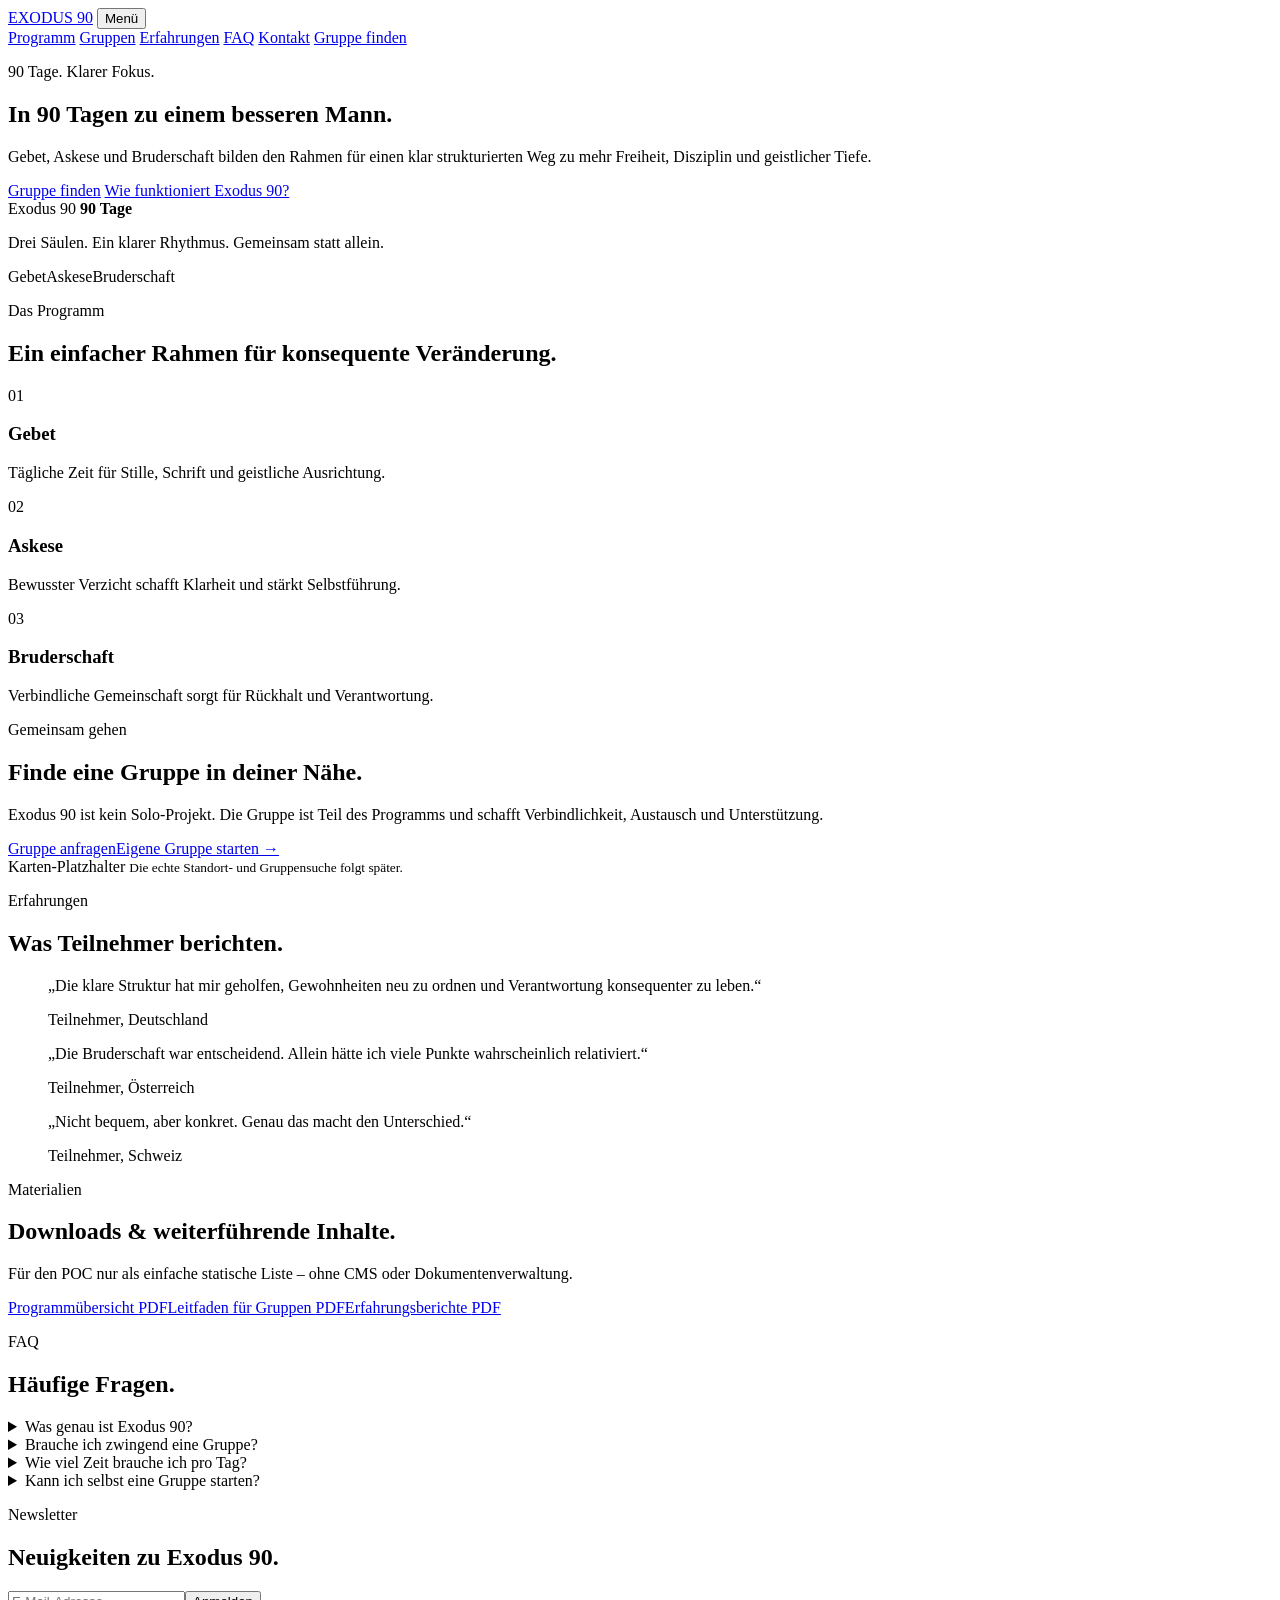
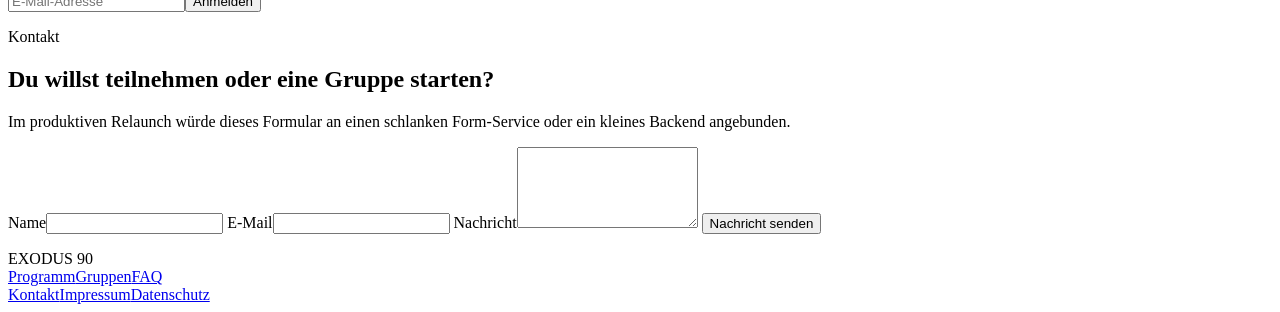
==== index.html @ fd8b3e01 "feat: add initial Exodus 90 POC page" ====
<!doctype html>
<html lang="de">
<head>
  <meta charset="utf-8">
  <meta name="viewport" content="width=device-width,initial-scale=1">
  <meta name="description" content="POC für einen schlanken Relaunch von Exodus90.de">
  <title>Exodus 90 – POC</title>
  <link rel="stylesheet" href="css/styles.css">
</head>
<body>
  <header class="site-header">
    <div class="container nav-wrap">
      <a class="brand" href="#top" aria-label="Exodus 90 Startseite">EXODUS <span>90</span></a>
      <button class="menu-toggle" type="button" aria-expanded="false" aria-controls="main-nav">Menü</button>
      <nav id="main-nav" class="main-nav" aria-label="Hauptnavigation">
        <a href="#programm">Programm</a>
        <a href="#gruppen">Gruppen</a>
        <a href="#erfahrungen">Erfahrungen</a>
        <a href="#faq">FAQ</a>
        <a href="#kontakt">Kontakt</a>
        <a class="btn btn-small" href="#gruppen">Gruppe finden</a>
      </nav>
    </div>
  </header>

  <main id="top">
    <section class="hero">
      <div class="container hero-grid">
        <div>
          <p class="eyebrow">90 Tage. Klarer Fokus.</p>
          <h1>In 90 Tagen zu einem besseren Mann.</h1>
          <p class="lead">Gebet, Askese und Bruderschaft bilden den Rahmen für einen klar strukturierten Weg zu mehr Freiheit, Disziplin und geistlicher Tiefe.</p>
          <div class="actions">
            <a class="btn" href="#gruppen">Gruppe finden</a>
            <a class="btn btn-secondary" href="#programm">Wie funktioniert Exodus 90?</a>
          </div>
        </div>
        <aside class="hero-card" aria-label="Programmüberblick">
          <span class="kicker">Exodus 90</span>
          <strong>90 Tage</strong>
          <p>Drei Säulen. Ein klarer Rhythmus. Gemeinsam statt allein.</p>
          <div class="mini-grid">
            <span>Gebet</span><span>Askese</span><span>Bruderschaft</span>
          </div>
        </aside>
      </div>
    </section>

    <section id="programm" class="section">
      <div class="container">
        <p class="eyebrow">Das Programm</p>
        <h2>Ein einfacher Rahmen für konsequente Veränderung.</h2>
        <div class="cards three">
          <article class="card"><span class="number">01</span><h3>Gebet</h3><p>Tägliche Zeit für Stille, Schrift und geistliche Ausrichtung.</p></article>
          <article class="card"><span class="number">02</span><h3>Askese</h3><p>Bewusster Verzicht schafft Klarheit und stärkt Selbstführung.</p></article>
          <article class="card"><span class="number">03</span><h3>Bruderschaft</h3><p>Verbindliche Gemeinschaft sorgt für Rückhalt und Verantwortung.</p></article>
        </div>
      </div>
    </section>

    <section id="gruppen" class="section section-dark">
      <div class="container split">
        <div>
          <p class="eyebrow">Gemeinsam gehen</p>
          <h2>Finde eine Gruppe in deiner Nähe.</h2>
          <p>Exodus 90 ist kein Solo-Projekt. Die Gruppe ist Teil des Programms und schafft Verbindlichkeit, Austausch und Unterstützung.</p>
          <div class="actions"><a class="btn btn-light" href="#kontakt">Gruppe anfragen</a><a class="text-link" href="#kontakt">Eigene Gruppe starten →</a></div>
        </div>
        <div class="map-placeholder" role="img" aria-label="Platzhalter für die spätere Gruppenkarte">
          <span>Karten-Platzhalter</span>
          <small>Die echte Standort- und Gruppensuche folgt später.</small>
        </div>
      </div>
    </section>

    <section id="erfahrungen" class="section">
      <div class="container">
        <p class="eyebrow">Erfahrungen</p>
        <h2>Was Teilnehmer berichten.</h2>
        <div class="cards three testimonials">
          <blockquote class="card"><p>„Die klare Struktur hat mir geholfen, Gewohnheiten neu zu ordnen und Verantwortung konsequenter zu leben.“</p><footer>Teilnehmer, Deutschland</footer></blockquote>
          <blockquote class="card"><p>„Die Bruderschaft war entscheidend. Allein hätte ich viele Punkte wahrscheinlich relativiert.“</p><footer>Teilnehmer, Österreich</footer></blockquote>
          <blockquote class="card"><p>„Nicht bequem, aber konkret. Genau das macht den Unterschied.“</p><footer>Teilnehmer, Schweiz</footer></blockquote>
        </div>
      </div>
    </section>

    <section class="section section-muted">
      <div class="container split downloads">
        <div><p class="eyebrow">Materialien</p><h2>Downloads & weiterführende Inhalte.</h2><p>Für den POC nur als einfache statische Liste – ohne CMS oder Dokumentenverwaltung.</p></div>
        <div class="download-list"><a href="#">Programmübersicht <span>PDF</span></a><a href="#">Leitfaden für Gruppen <span>PDF</span></a><a href="#">Erfahrungsberichte <span>PDF</span></a></div>
      </div>
    </section>

    <section id="faq" class="section">
      <div class="container narrow">
        <p class="eyebrow">FAQ</p>
        <h2>Häufige Fragen.</h2>
        <div class="faq-list">
          <details><summary>Was genau ist Exodus 90?</summary><p>Ein 90-tägiges geistliches Programm für Männer mit den Schwerpunkten Gebet, Askese und Bruderschaft.</p></details>
          <details><summary>Brauche ich zwingend eine Gruppe?</summary><p>Die gemeinschaftliche Durchführung ist ein zentraler Bestandteil des Programms und ausdrücklich vorgesehen.</p></details>
          <details><summary>Wie viel Zeit brauche ich pro Tag?</summary><p>Der konkrete Aufwand hängt vom persönlichen Alltag ab. Der POC stellt bewusst keine verbindlichen Detailvorgaben dar.</p></details>
          <details><summary>Kann ich selbst eine Gruppe starten?</summary><p>Ja. Der Relaunch soll dafür einen klaren Einstieg und eine einfache Kontaktmöglichkeit bieten.</p></details>
        </div>
      </div>
    </section>

    <section class="section newsletter">
      <div class="container split">
        <div><p class="eyebrow">Newsletter</p><h2>Neuigkeiten zu Exodus 90.</h2></div>
        <form class="inline-form" data-demo-form><input type="email" placeholder="E-Mail-Adresse" aria-label="E-Mail-Adresse" required><button class="btn" type="submit">Anmelden</button><p class="form-status" aria-live="polite"></p></form>
      </div>
    </section>

    <section id="kontakt" class="section section-dark">
      <div class="container split contact-grid">
        <div><p class="eyebrow">Kontakt</p><h2>Du willst teilnehmen oder eine Gruppe starten?</h2><p>Im produktiven Relaunch würde dieses Formular an einen schlanken Form-Service oder ein kleines Backend angebunden.</p></div>
        <form class="contact-form" data-demo-form>
          <label>Name<input type="text" required></label>
          <label>E-Mail<input type="email" required></label>
          <label>Nachricht<textarea rows="5" required></textarea></label>
          <button class="btn btn-light" type="submit">Nachricht senden</button>
          <p class="form-status" aria-live="polite"></p>
        </form>
      </div>
    </section>
  </main>

  <footer class="site-footer">
    <div class="container footer-grid">
      <div class="brand">EXODUS <span>90</span></div>
      <div><a href="#programm">Programm</a><a href="#gruppen">Gruppen</a><a href="#faq">FAQ</a></div>
      <div><a href="#kontakt">Kontakt</a><a href="#">Impressum</a><a href="#">Datenschutz</a></div>
    </div>
  </footer>

  <script src="js/main.js"></script>
</body>
</html>
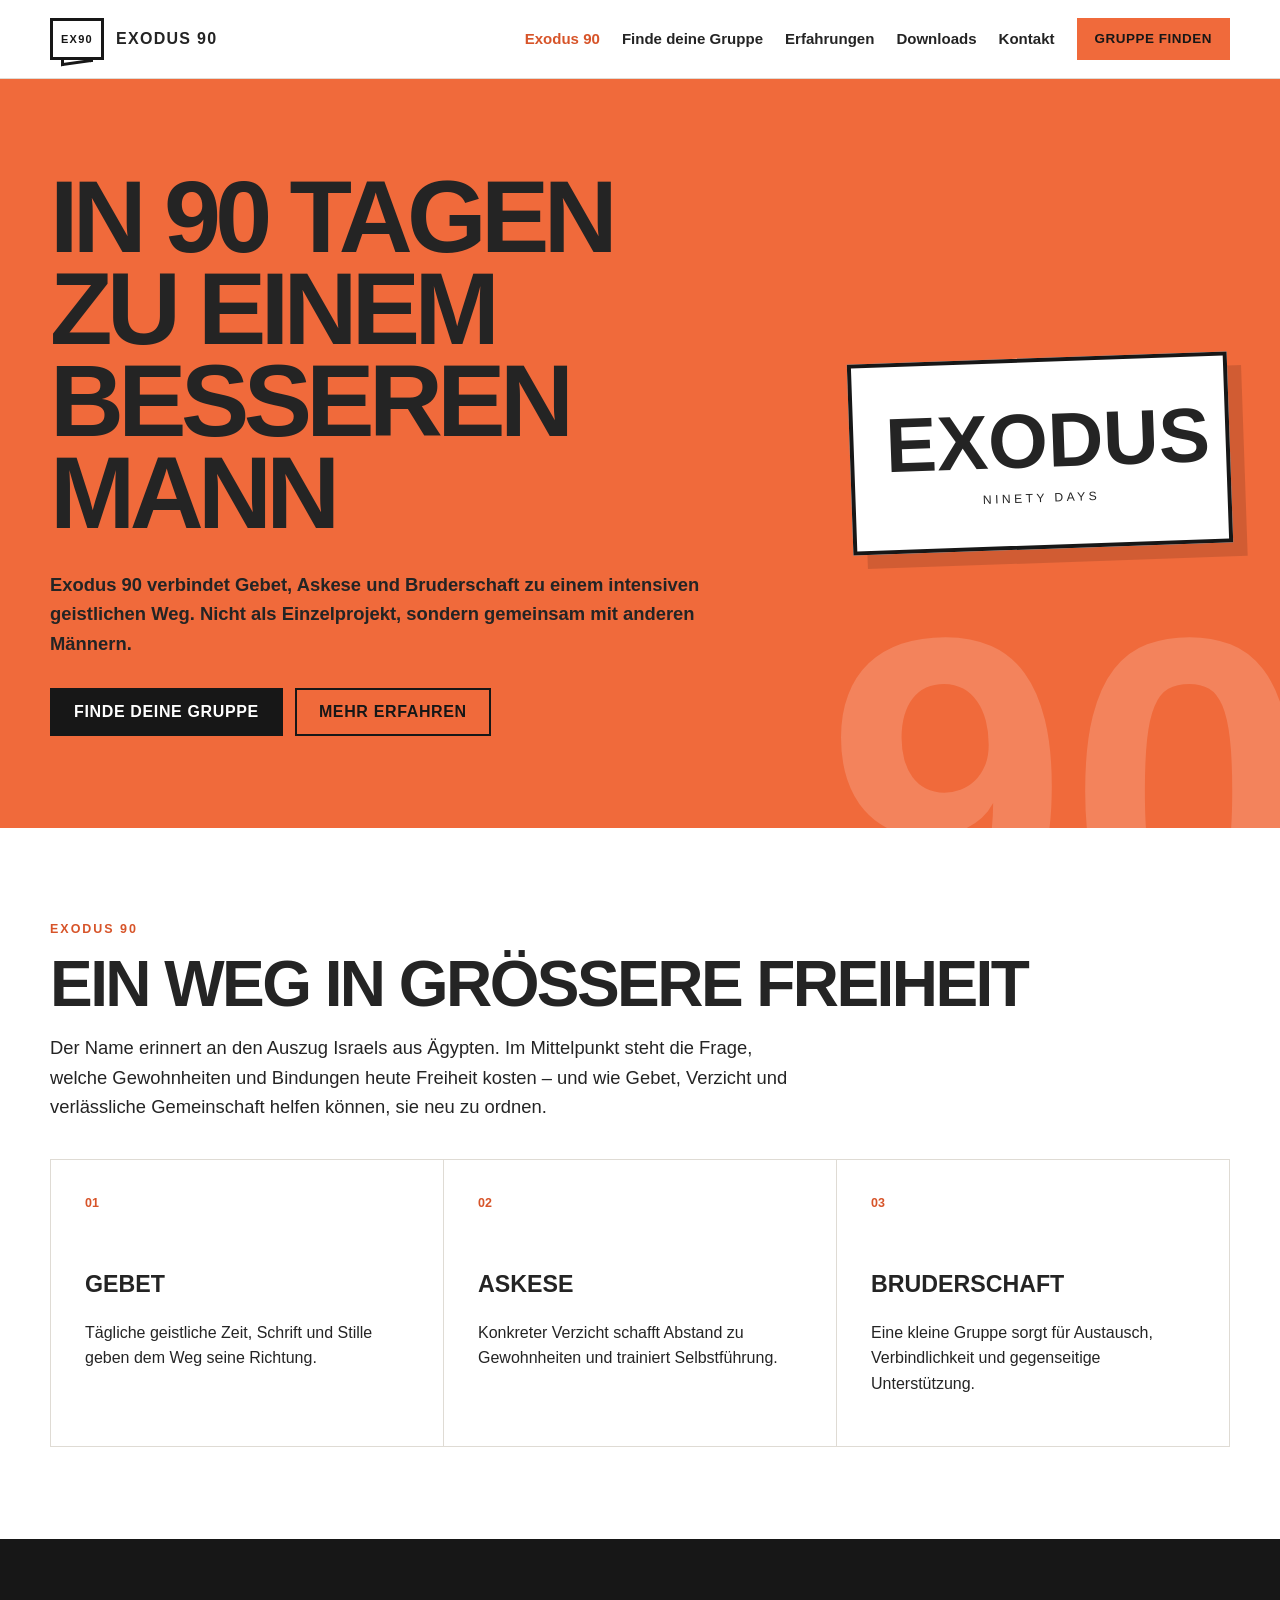
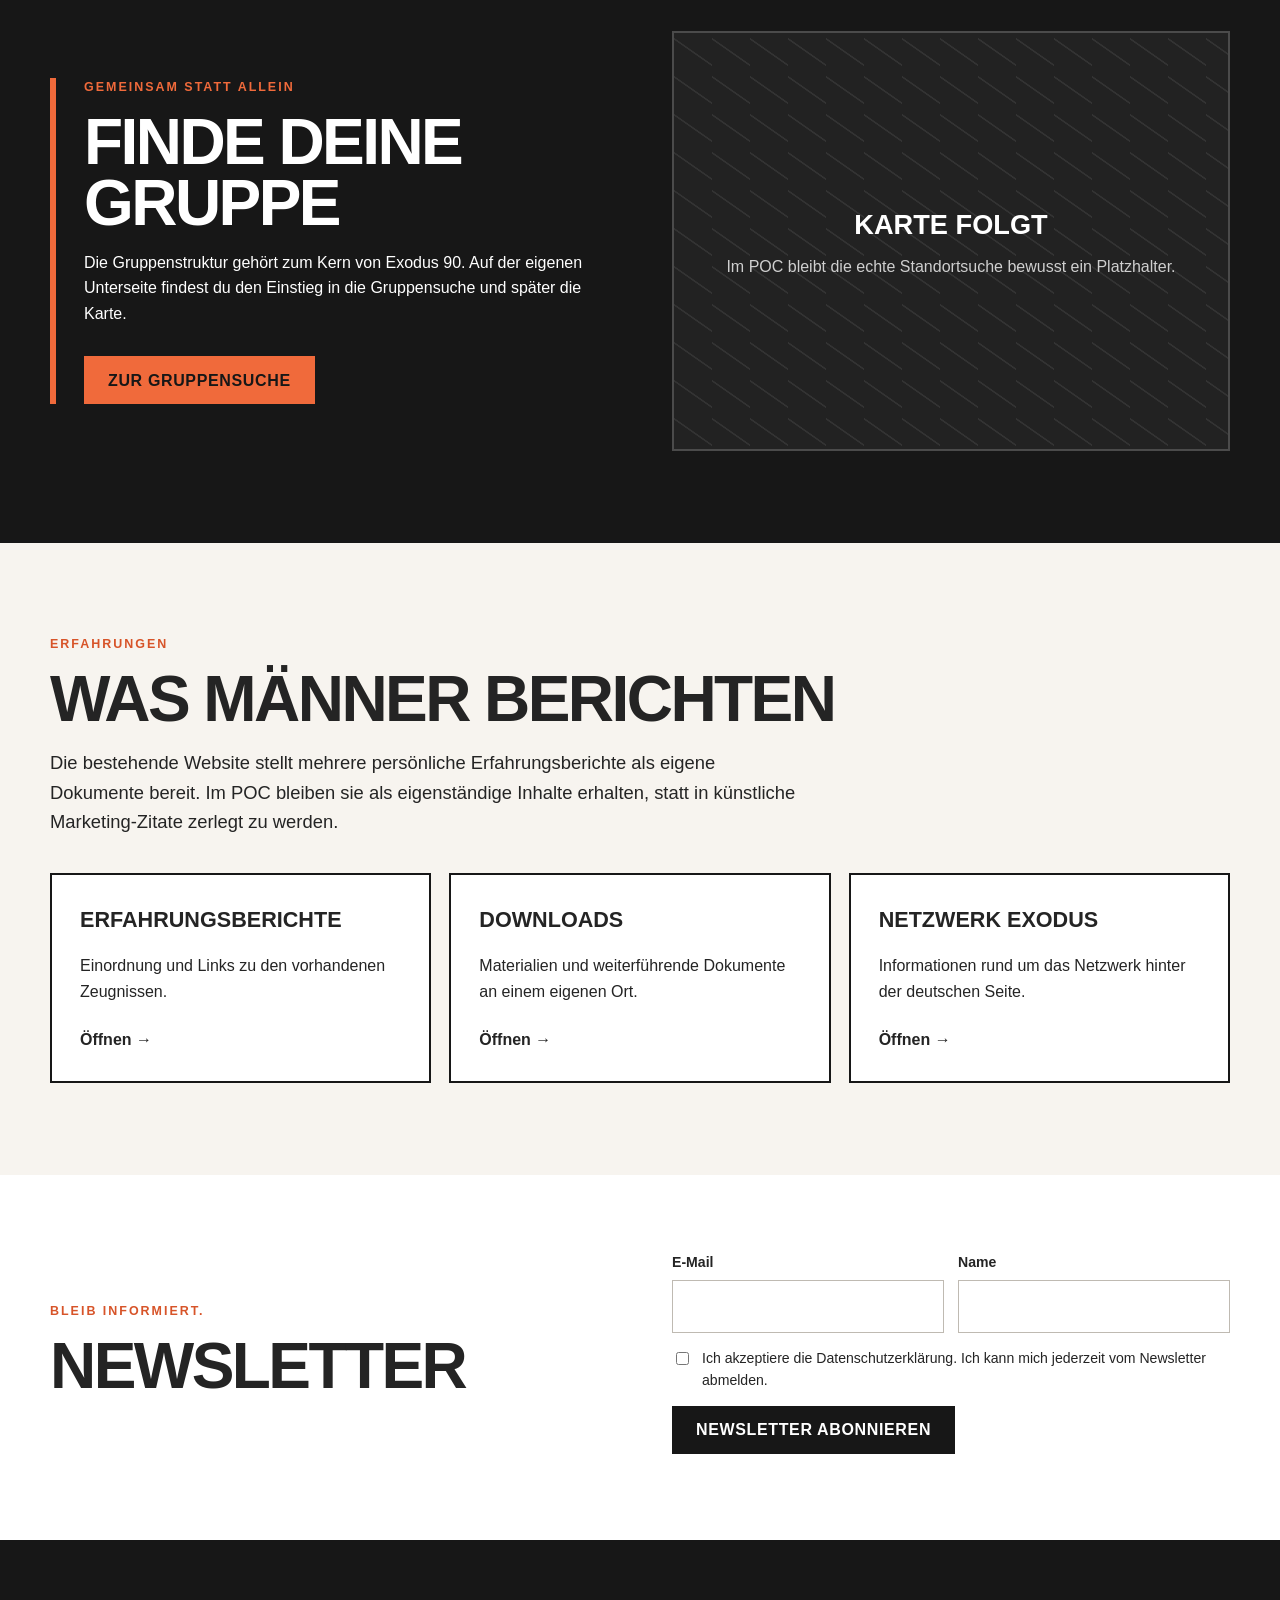
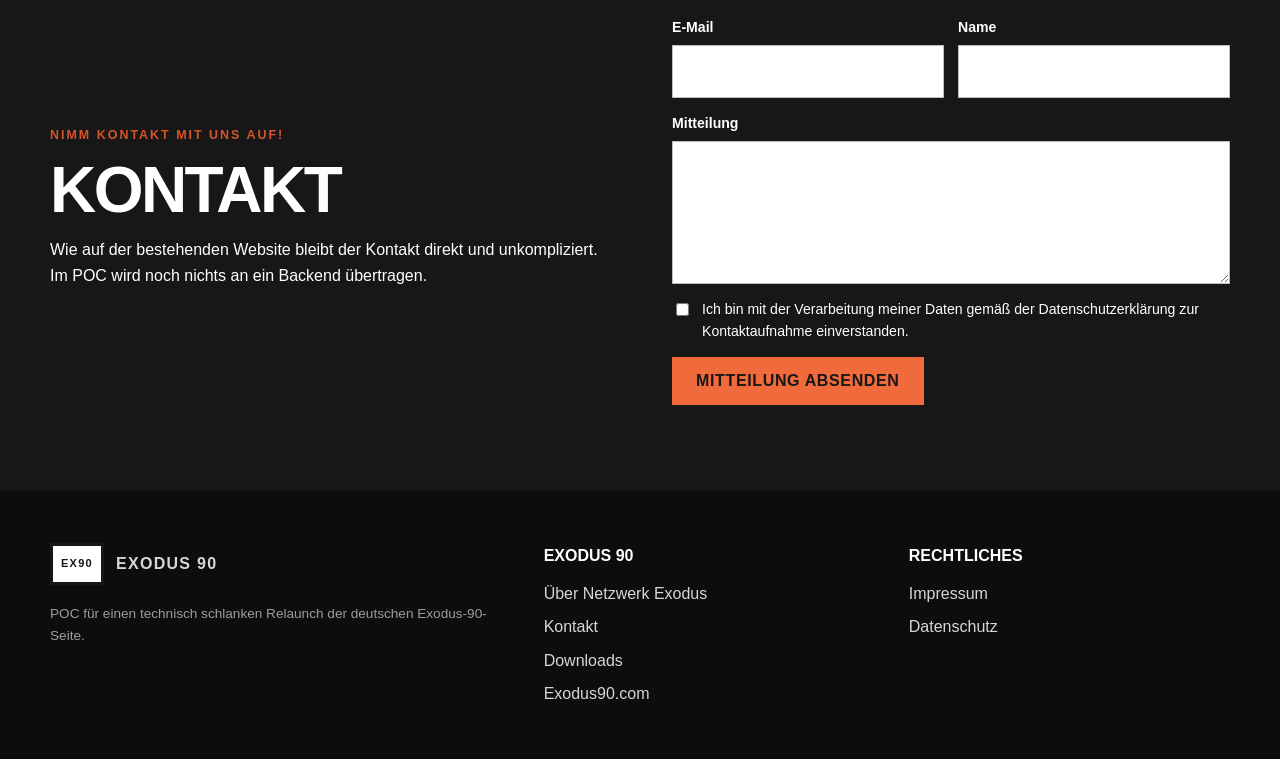
==== commit 1e5f6e00: "Rework homepage around original site structure" ====
--- a/index.html
+++ b/index.html
@@ -3,124 +3,107 @@
 <head>
   <meta charset="utf-8">
   <meta name="viewport" content="width=device-width,initial-scale=1">
-  <meta name="description" content="POC für einen schlanken Relaunch von Exodus90.de">
-  <title>Exodus 90 – POC</title>
+  <meta name="description" content="Exodus 90 Deutschland – Proof of Concept">
+  <title>Exodus 90 Deutschland</title>
   <link rel="stylesheet" href="css/styles.css">
 </head>
 <body>
   <header class="site-header">
-    <div class="container nav-wrap">
-      <a class="brand" href="#top" aria-label="Exodus 90 Startseite">EXODUS <span>90</span></a>
+    <div class="container header-inner">
+      <a class="logo" href="index.html" aria-label="Exodus 90 Startseite"><span class="logo-mark">EX90</span><span class="logo-word">EXODUS 90</span></a>
       <button class="menu-toggle" type="button" aria-expanded="false" aria-controls="main-nav">Menü</button>
       <nav id="main-nav" class="main-nav" aria-label="Hauptnavigation">
-        <a href="#programm">Programm</a>
-        <a href="#gruppen">Gruppen</a>
-        <a href="#erfahrungen">Erfahrungen</a>
-        <a href="#faq">FAQ</a>
-        <a href="#kontakt">Kontakt</a>
-        <a class="btn btn-small" href="#gruppen">Gruppe finden</a>
+        <a aria-current="page" href="index.html">Exodus 90</a>
+        <a href="gruppen.html">Finde deine Gruppe</a>
+        <a href="erfahrungen.html">Erfahrungen</a>
+        <a href="downloads.html">Downloads</a>
+        <a href="kontakt.html">Kontakt</a>
+        <a class="btn btn-small btn-orange" href="gruppen.html">Gruppe finden</a>
       </nav>
     </div>
   </header>
 
-  <main id="top">
+  <main>
     <section class="hero">
       <div class="container hero-grid">
         <div>
-          <p class="eyebrow">90 Tage. Klarer Fokus.</p>
-          <h1>In 90 Tagen zu einem besseren Mann.</h1>
-          <p class="lead">Gebet, Askese und Bruderschaft bilden den Rahmen für einen klar strukturierten Weg zu mehr Freiheit, Disziplin und geistlicher Tiefe.</p>
-          <div class="actions">
-            <a class="btn" href="#gruppen">Gruppe finden</a>
-            <a class="btn btn-secondary" href="#programm">Wie funktioniert Exodus 90?</a>
+          <h1>In 90 Tagen zu einem besseren Mann</h1>
+          <p class="hero-copy">Exodus 90 verbindet Gebet, Askese und Bruderschaft zu einem intensiven geistlichen Weg. Nicht als Einzelprojekt, sondern gemeinsam mit anderen Männern.</p>
+          <div class="hero-actions">
+            <a class="btn" href="gruppen.html">Finde deine Gruppe</a>
+            <a class="btn btn-light" href="#was-ist-exodus">Mehr erfahren</a>
           </div>
         </div>
-        <aside class="hero-card" aria-label="Programmüberblick">
-          <span class="kicker">Exodus 90</span>
-          <strong>90 Tage</strong>
-          <p>Drei Säulen. Ein klarer Rhythmus. Gemeinsam statt allein.</p>
-          <div class="mini-grid">
-            <span>Gebet</span><span>Askese</span><span>Bruderschaft</span>
-          </div>
-        </aside>
-      </div>
-    </section>
-
-    <section id="programm" class="section">
-      <div class="container">
-        <p class="eyebrow">Das Programm</p>
-        <h2>Ein einfacher Rahmen für konsequente Veränderung.</h2>
-        <div class="cards three">
-          <article class="card"><span class="number">01</span><h3>Gebet</h3><p>Tägliche Zeit für Stille, Schrift und geistliche Ausrichtung.</p></article>
-          <article class="card"><span class="number">02</span><h3>Askese</h3><p>Bewusster Verzicht schafft Klarheit und stärkt Selbstführung.</p></article>
-          <article class="card"><span class="number">03</span><h3>Bruderschaft</h3><p>Verbindliche Gemeinschaft sorgt für Rückhalt und Verantwortung.</p></article>
+        <div class="hero-badge" aria-label="Exodus 90 – Ninety Days">
+          <strong>Exodus</strong>
+          <span>Ninety days</span>
         </div>
       </div>
     </section>
 
-    <section id="gruppen" class="section section-dark">
-      <div class="container split">
-        <div>
-          <p class="eyebrow">Gemeinsam gehen</p>
-          <h2>Finde eine Gruppe in deiner Nähe.</h2>
-          <p>Exodus 90 ist kein Solo-Projekt. Die Gruppe ist Teil des Programms und schafft Verbindlichkeit, Austausch und Unterstützung.</p>
-          <div class="actions"><a class="btn btn-light" href="#kontakt">Gruppe anfragen</a><a class="text-link" href="#kontakt">Eigene Gruppe starten →</a></div>
-        </div>
-        <div class="map-placeholder" role="img" aria-label="Platzhalter für die spätere Gruppenkarte">
-          <span>Karten-Platzhalter</span>
-          <small>Die echte Standort- und Gruppensuche folgt später.</small>
+    <section id="was-ist-exodus" class="section section-white">
+      <div class="container">
+        <p class="kicker">Exodus 90</p>
+        <h2 class="section-title">Ein Weg in größere Freiheit</h2>
+        <p class="lead">Der Name erinnert an den Auszug Israels aus Ägypten. Im Mittelpunkt steht die Frage, welche Gewohnheiten und Bindungen heute Freiheit kosten – und wie Gebet, Verzicht und verlässliche Gemeinschaft helfen können, sie neu zu ordnen.</p>
+        <div class="three-grid">
+          <article class="feature"><span class="num">01</span><h3>Gebet</h3><p>Tägliche geistliche Zeit, Schrift und Stille geben dem Weg seine Richtung.</p></article>
+          <article class="feature"><span class="num">02</span><h3>Askese</h3><p>Konkreter Verzicht schafft Abstand zu Gewohnheiten und trainiert Selbstführung.</p></article>
+          <article class="feature"><span class="num">03</span><h3>Bruderschaft</h3><p>Eine kleine Gruppe sorgt für Austausch, Verbindlichkeit und gegenseitige Unterstützung.</p></article>
         </div>
       </div>
     </section>
 
-    <section id="erfahrungen" class="section">
+    <section class="section section-black">
+      <div class="container split">
+        <div class="action-panel">
+          <p class="kicker">Gemeinsam statt allein</p>
+          <h2 class="section-title">Finde deine Gruppe</h2>
+          <p>Die Gruppenstruktur gehört zum Kern von Exodus 90. Auf der eigenen Unterseite findest du den Einstieg in die Gruppensuche und später die Karte.</p>
+          <div class="hero-actions"><a class="btn btn-orange" href="gruppen.html">Zur Gruppensuche</a></div>
+        </div>
+        <div class="map-placeholder"><div><strong>Karte folgt</strong><span>Im POC bleibt die echte Standortsuche bewusst ein Platzhalter.</span></div></div>
+      </div>
+    </section>
+
+    <section class="section">
       <div class="container">
-        <p class="eyebrow">Erfahrungen</p>
-        <h2>Was Teilnehmer berichten.</h2>
-        <div class="cards three testimonials">
-          <blockquote class="card"><p>„Die klare Struktur hat mir geholfen, Gewohnheiten neu zu ordnen und Verantwortung konsequenter zu leben.“</p><footer>Teilnehmer, Deutschland</footer></blockquote>
-          <blockquote class="card"><p>„Die Bruderschaft war entscheidend. Allein hätte ich viele Punkte wahrscheinlich relativiert.“</p><footer>Teilnehmer, Österreich</footer></blockquote>
-          <blockquote class="card"><p>„Nicht bequem, aber konkret. Genau das macht den Unterschied.“</p><footer>Teilnehmer, Schweiz</footer></blockquote>
+        <p class="kicker">Erfahrungen</p>
+        <h2 class="section-title">Was Männer berichten</h2>
+        <p class="lead">Die bestehende Website stellt mehrere persönliche Erfahrungsberichte als eigene Dokumente bereit. Im POC bleiben sie als eigenständige Inhalte erhalten, statt in künstliche Marketing-Zitate zerlegt zu werden.</p>
+        <div class="link-grid">
+          <a class="link-card" href="erfahrungen.html"><div><h3>Erfahrungsberichte</h3><p>Einordnung und Links zu den vorhandenen Zeugnissen.</p></div><span>Öffnen →</span></a>
+          <a class="link-card" href="downloads.html"><div><h3>Downloads</h3><p>Materialien und weiterführende Dokumente an einem eigenen Ort.</p></div><span>Öffnen →</span></a>
+          <a class="link-card" href="netzwerk.html"><div><h3>Netzwerk Exodus</h3><p>Informationen rund um das Netzwerk hinter der deutschen Seite.</p></div><span>Öffnen →</span></a>
         </div>
       </div>
     </section>
 
-    <section class="section section-muted">
-      <div class="container split downloads">
-        <div><p class="eyebrow">Materialien</p><h2>Downloads & weiterführende Inhalte.</h2><p>Für den POC nur als einfache statische Liste – ohne CMS oder Dokumentenverwaltung.</p></div>
-        <div class="download-list"><a href="#">Programmübersicht <span>PDF</span></a><a href="#">Leitfaden für Gruppen <span>PDF</span></a><a href="#">Erfahrungsberichte <span>PDF</span></a></div>
+    <section class="newsletter">
+      <div class="container split">
+        <div><p class="kicker">Bleib informiert.</p><h2 class="section-title">Newsletter</h2></div>
+        <form data-demo-form>
+          <div class="form-grid">
+            <label>E-Mail<input type="email" required></label>
+            <label>Name<input type="text" required></label>
+            <label class="checkline full"><input type="checkbox" required><span>Ich akzeptiere die Datenschutzerklärung. Ich kann mich jederzeit vom Newsletter abmelden.</span></label>
+            <div class="full"><button class="btn" type="submit">Newsletter abonnieren</button><p class="form-status" aria-live="polite"></p></div>
+          </div>
+        </form>
       </div>
     </section>
 
-    <section id="faq" class="section">
-      <div class="container narrow">
-        <p class="eyebrow">FAQ</p>
-        <h2>Häufige Fragen.</h2>
-        <div class="faq-list">
-          <details><summary>Was genau ist Exodus 90?</summary><p>Ein 90-tägiges geistliches Programm für Männer mit den Schwerpunkten Gebet, Askese und Bruderschaft.</p></details>
-          <details><summary>Brauche ich zwingend eine Gruppe?</summary><p>Die gemeinschaftliche Durchführung ist ein zentraler Bestandteil des Programms und ausdrücklich vorgesehen.</p></details>
-          <details><summary>Wie viel Zeit brauche ich pro Tag?</summary><p>Der konkrete Aufwand hängt vom persönlichen Alltag ab. Der POC stellt bewusst keine verbindlichen Detailvorgaben dar.</p></details>
-          <details><summary>Kann ich selbst eine Gruppe starten?</summary><p>Ja. Der Relaunch soll dafür einen klaren Einstieg und eine einfache Kontaktmöglichkeit bieten.</p></details>
-        </div>
-      </div>
-    </section>
-
-    <section class="section newsletter">
+    <section class="contact-band">
       <div class="container split">
-        <div><p class="eyebrow">Newsletter</p><h2>Neuigkeiten zu Exodus 90.</h2></div>
-        <form class="inline-form" data-demo-form><input type="email" placeholder="E-Mail-Adresse" aria-label="E-Mail-Adresse" required><button class="btn" type="submit">Anmelden</button><p class="form-status" aria-live="polite"></p></form>
-      </div>
-    </section>
-
-    <section id="kontakt" class="section section-dark">
-      <div class="container split contact-grid">
-        <div><p class="eyebrow">Kontakt</p><h2>Du willst teilnehmen oder eine Gruppe starten?</h2><p>Im produktiven Relaunch würde dieses Formular an einen schlanken Form-Service oder ein kleines Backend angebunden.</p></div>
-        <form class="contact-form" data-demo-form>
-          <label>Name<input type="text" required></label>
-          <label>E-Mail<input type="email" required></label>
-          <label>Nachricht<textarea rows="5" required></textarea></label>
-          <button class="btn btn-light" type="submit">Nachricht senden</button>
-          <p class="form-status" aria-live="polite"></p>
+        <div><p class="kicker">Nimm Kontakt mit uns auf!</p><h2 class="section-title">Kontakt</h2><p>Wie auf der bestehenden Website bleibt der Kontakt direkt und unkompliziert. Im POC wird noch nichts an ein Backend übertragen.</p></div>
+        <form data-demo-form>
+          <div class="form-grid">
+            <label>E-Mail<input type="email" required></label>
+            <label>Name<input type="text" required></label>
+            <label class="full">Mitteilung<textarea rows="5" required></textarea></label>
+            <label class="checkline full"><input type="checkbox" required><span>Ich bin mit der Verarbeitung meiner Daten gemäß der Datenschutzerklärung zur Kontaktaufnahme einverstanden.</span></label>
+            <div class="full"><button class="btn btn-orange" type="submit">Mitteilung absenden</button><p class="form-status" aria-live="polite"></p></div>
+          </div>
         </form>
       </div>
     </section>
@@ -128,12 +111,11 @@
 
   <footer class="site-footer">
     <div class="container footer-grid">
-      <div class="brand">EXODUS <span>90</span></div>
-      <div><a href="#programm">Programm</a><a href="#gruppen">Gruppen</a><a href="#faq">FAQ</a></div>
-      <div><a href="#kontakt">Kontakt</a><a href="#">Impressum</a><a href="#">Datenschutz</a></div>
+      <div><a class="logo" href="index.html"><span class="logo-mark">EX90</span><span class="logo-word">EXODUS 90</span></a><p class="footer-note">POC für einen technisch schlanken Relaunch der deutschen Exodus-90-Seite.</p></div>
+      <div><h4>Exodus 90</h4><div class="footer-links"><a href="netzwerk.html">Über Netzwerk Exodus</a><a href="kontakt.html">Kontakt</a><a href="downloads.html">Downloads</a><a href="https://exodus90.com/">Exodus90.com</a></div></div>
+      <div><h4>Rechtliches</h4><div class="footer-links"><a href="impressum.html">Impressum</a><a href="datenschutz.html">Datenschutz</a></div></div>
     </div>
   </footer>
-
   <script src="js/main.js"></script>
 </body>
 </html>
--- a/css/styles.css
+++ b/css/styles.css
@@ -0,0 +1,265 @@
+:root {
+  --orange: #f06a3b;
+  --orange-dark: #d75429;
+  --black: #171717;
+  --ink: #242424;
+  --muted: #6f6f6f;
+  --paper: #f7f4ef;
+  --white: #ffffff;
+  --line: #dfdbd4;
+  --max: 1180px;
+  --radius: 8px;
+}
+
+* { box-sizing: border-box; }
+html { scroll-behavior: smooth; }
+body {
+  margin: 0;
+  font-family: Arial, Helvetica, sans-serif;
+  color: var(--ink);
+  background: var(--paper);
+  line-height: 1.6;
+}
+a { color: inherit; text-decoration: none; }
+img { max-width: 100%; }
+button, input, textarea { font: inherit; }
+
+.container { width: min(calc(100% - 40px), var(--max)); margin: 0 auto; }
+.narrow { width: min(calc(100% - 40px), 780px); margin: 0 auto; }
+
+.site-header {
+  position: sticky;
+  top: 0;
+  z-index: 20;
+  background: rgba(255,255,255,.97);
+  border-bottom: 1px solid var(--line);
+}
+.header-inner {
+  min-height: 78px;
+  display: flex;
+  align-items: center;
+  justify-content: space-between;
+  gap: 24px;
+}
+.logo {
+  display: inline-flex;
+  align-items: center;
+  gap: 12px;
+  font-weight: 800;
+  letter-spacing: .08em;
+}
+.logo-mark {
+  position: relative;
+  display: grid;
+  place-items: center;
+  width: 54px;
+  height: 42px;
+  background: var(--white);
+  border: 3px solid var(--black);
+  color: var(--black);
+  font-size: 11px;
+  font-weight: 900;
+  line-height: 1;
+}
+.logo-mark::after {
+  content: "";
+  position: absolute;
+  left: 8px;
+  right: 8px;
+  bottom: -7px;
+  height: 12px;
+  background: var(--white);
+  border-left: 3px solid var(--black);
+  border-right: 3px solid var(--black);
+  border-bottom: 3px solid var(--black);
+  transform: skewY(-8deg);
+  z-index: -1;
+}
+.logo-word { font-size: 1rem; }
+
+.main-nav { display: flex; align-items: center; gap: 22px; font-size: .94rem; font-weight: 700; }
+.main-nav a[aria-current="page"] { color: var(--orange-dark); }
+.menu-toggle { display: none; border: 1px solid var(--line); background: var(--white); padding: 9px 12px; }
+
+.btn {
+  display: inline-flex;
+  align-items: center;
+  justify-content: center;
+  min-height: 48px;
+  padding: 0 22px;
+  border: 2px solid var(--black);
+  background: var(--black);
+  color: var(--white);
+  font-weight: 800;
+  text-transform: uppercase;
+  letter-spacing: .04em;
+  cursor: pointer;
+}
+.btn:hover { background: #000; }
+.btn-orange { background: var(--orange); border-color: var(--orange); color: var(--black); }
+.btn-orange:hover { background: #ff7646; }
+.btn-light { background: transparent; color: var(--black); }
+.btn-small { min-height: 42px; padding: 0 16px; font-size: .84rem; }
+.text-link { font-weight: 800; text-decoration: underline; text-underline-offset: 3px; }
+
+.hero {
+  position: relative;
+  overflow: hidden;
+  min-height: 620px;
+  display: flex;
+  align-items: stretch;
+  background: var(--orange);
+}
+.hero::before {
+  content: "90";
+  position: absolute;
+  right: -30px;
+  bottom: -125px;
+  font-size: clamp(18rem, 34vw, 34rem);
+  font-weight: 900;
+  line-height: .75;
+  color: rgba(255,255,255,.17);
+}
+.hero-grid {
+  position: relative;
+  z-index: 1;
+  display: grid;
+  grid-template-columns: 1.2fr .8fr;
+  gap: 70px;
+  align-items: center;
+  padding: 92px 0;
+}
+.hero h1, .page-hero h1 {
+  margin: 0;
+  max-width: 820px;
+  font-size: clamp(3.4rem, 8vw, 7rem);
+  line-height: .9;
+  letter-spacing: -.055em;
+  text-transform: uppercase;
+}
+.hero-copy { max-width: 660px; margin: 30px 0 0; font-size: 1.15rem; font-weight: 600; }
+.hero-actions { display: flex; flex-wrap: wrap; gap: 12px; margin-top: 30px; }
+.hero-badge {
+  justify-self: end;
+  width: min(100%, 380px);
+  border: 4px solid var(--black);
+  background: var(--white);
+  padding: 44px 32px 36px;
+  text-align: center;
+  transform: rotate(-2deg);
+  box-shadow: 14px 14px 0 rgba(0,0,0,.13);
+}
+.hero-badge strong { display: block; font-size: clamp(2.6rem, 6vw, 4.8rem); line-height: .9; text-transform: uppercase; }
+.hero-badge span { display: block; margin-top: 14px; letter-spacing: .28em; text-transform: uppercase; font-size: .76rem; }
+
+.section { padding: 92px 0; }
+.section-white { background: var(--white); }
+.section-black { background: var(--black); color: var(--white); }
+.section-orange { background: var(--orange); }
+.section-title { margin: 0 0 16px; font-size: clamp(2.2rem, 5vw, 4.4rem); line-height: .95; letter-spacing: -.04em; text-transform: uppercase; }
+.kicker { margin: 0 0 14px; color: var(--orange-dark); font-size: .78rem; font-weight: 900; letter-spacing: .16em; text-transform: uppercase; }
+.section-black .kicker { color: var(--orange); }
+.lead { font-size: 1.15rem; max-width: 760px; }
+
+.three-grid { display: grid; grid-template-columns: repeat(3, 1fr); gap: 1px; margin-top: 38px; background: var(--line); border: 1px solid var(--line); }
+.feature { background: var(--white); padding: 34px; min-height: 250px; }
+.feature .num { display: block; margin-bottom: 52px; font-size: .78rem; font-weight: 900; color: var(--orange-dark); }
+.feature h3 { margin: 0 0 12px; font-size: 1.45rem; text-transform: uppercase; }
+
+.split { display: grid; grid-template-columns: 1fr 1fr; gap: 64px; align-items: center; }
+.action-panel { border-left: 6px solid var(--orange); padding-left: 28px; }
+
+.map-placeholder {
+  min-height: 420px;
+  display: grid;
+  place-items: center;
+  padding: 28px;
+  text-align: center;
+  border: 2px solid #4b4b4b;
+  background:
+    linear-gradient(35deg, transparent 48%, #333 49%, #333 51%, transparent 52%) 0 0/38px 38px,
+    #222;
+  color: var(--white);
+}
+.map-placeholder strong { display: block; font-size: 1.7rem; text-transform: uppercase; }
+.map-placeholder span { display: block; margin-top: 8px; color: #cfcfcf; }
+
+.link-grid { display: grid; grid-template-columns: repeat(3, 1fr); gap: 18px; margin-top: 36px; }
+.link-card { min-height: 210px; padding: 28px; border: 2px solid var(--black); background: var(--white); display: flex; flex-direction: column; justify-content: space-between; }
+.link-card:hover { transform: translateY(-2px); }
+.link-card h3 { margin: 0 0 10px; font-size: 1.35rem; text-transform: uppercase; }
+.link-card span { font-weight: 900; }
+
+.quote-list { display: grid; gap: 18px; margin-top: 34px; }
+.quote-card { margin: 0; padding: 26px 28px; border: 1px solid var(--line); background: var(--white); }
+.quote-card p { margin: 0 0 14px; font-size: 1.06rem; }
+.quote-card footer { color: var(--muted); font-size: .9rem; }
+
+.page-hero { background: var(--orange); padding: 88px 0 74px; border-bottom: 4px solid var(--black); }
+.page-hero p { max-width: 760px; margin: 24px 0 0; font-size: 1.15rem; font-weight: 600; }
+.breadcrumb { margin-bottom: 22px; font-size: .82rem; font-weight: 800; text-transform: uppercase; letter-spacing: .08em; }
+
+.content-stack { display: grid; gap: 28px; }
+.content-block { padding-bottom: 28px; border-bottom: 1px solid var(--line); }
+.content-block h2 { margin: 0 0 12px; font-size: 1.7rem; text-transform: uppercase; }
+.download-row { display: grid; grid-template-columns: 1fr auto; gap: 24px; align-items: center; padding: 22px 0; border-bottom: 1px solid var(--line); }
+.download-row strong { display: block; }
+.download-row small { color: var(--muted); }
+
+.newsletter, .contact-band { padding: 76px 0; }
+.newsletter { background: var(--white); }
+.contact-band { background: var(--black); color: var(--white); }
+.form-grid { display: grid; grid-template-columns: 1fr 1fr; gap: 14px; }
+.form-grid .full { grid-column: 1 / -1; }
+input, textarea {
+  width: 100%;
+  border: 1px solid #bfbab2;
+  background: var(--white);
+  padding: 14px 15px;
+  color: var(--ink);
+}
+label { display: grid; gap: 7px; font-size: .88rem; font-weight: 800; }
+.checkline { display: flex; gap: 10px; align-items: flex-start; font-weight: 400; }
+.checkline input { width: auto; margin-top: 5px; }
+.form-status { margin: 10px 0 0; font-size: .9rem; }
+
+.site-footer { background: #0d0d0d; color: #d7d7d7; padding: 52px 0; }
+.footer-grid { display: grid; grid-template-columns: 1.4fr 1fr 1fr; gap: 44px; }
+.footer-grid h4 { margin: 0 0 12px; color: var(--white); text-transform: uppercase; }
+.footer-links { display: grid; gap: 8px; }
+.footer-note { margin-top: 18px; color: #9d9d9d; font-size: .85rem; }
+
+@media (max-width: 900px) {
+  .main-nav {
+    position: absolute;
+    top: 68px;
+    left: 20px;
+    right: 20px;
+    display: none;
+    flex-direction: column;
+    align-items: stretch;
+    gap: 14px;
+    padding: 20px;
+    background: var(--white);
+    border: 1px solid var(--line);
+    box-shadow: 0 18px 40px rgba(0,0,0,.12);
+  }
+  .main-nav.is-open { display: flex; }
+  .menu-toggle { display: block; }
+  .hero-grid, .split, .three-grid, .link-grid, .footer-grid { grid-template-columns: 1fr; }
+  .hero { min-height: auto; }
+  .hero-grid { padding: 72px 0; }
+  .hero-badge { justify-self: start; }
+  .section { padding: 72px 0; }
+  .form-grid { grid-template-columns: 1fr; }
+  .form-grid .full { grid-column: auto; }
+}
+
+@media (max-width: 560px) {
+  .container, .narrow { width: min(calc(100% - 24px), var(--max)); }
+  .header-inner { min-height: 68px; }
+  .hero h1, .page-hero h1 { font-size: clamp(3rem, 16vw, 5.2rem); }
+  .hero-badge { padding: 32px 22px 28px; }
+  .section { padding: 58px 0; }
+  .download-row { grid-template-columns: 1fr; }
+}
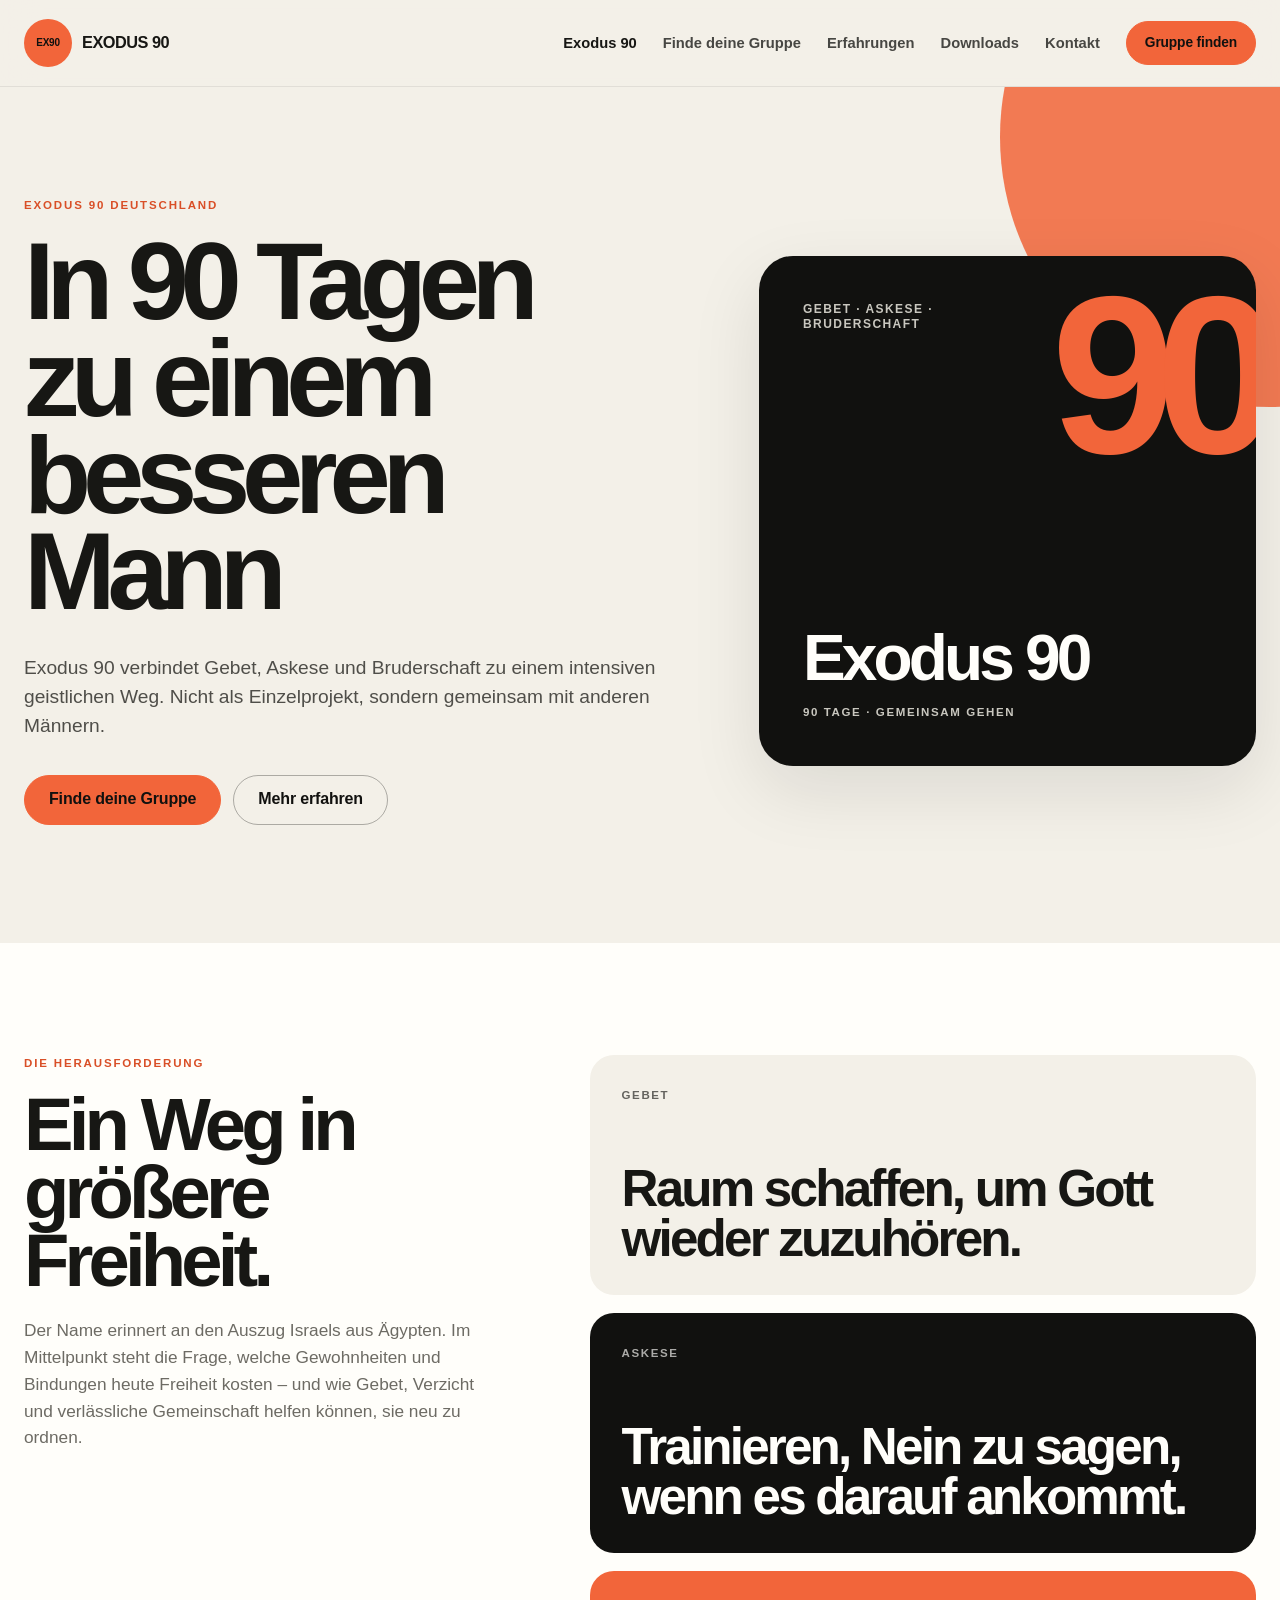
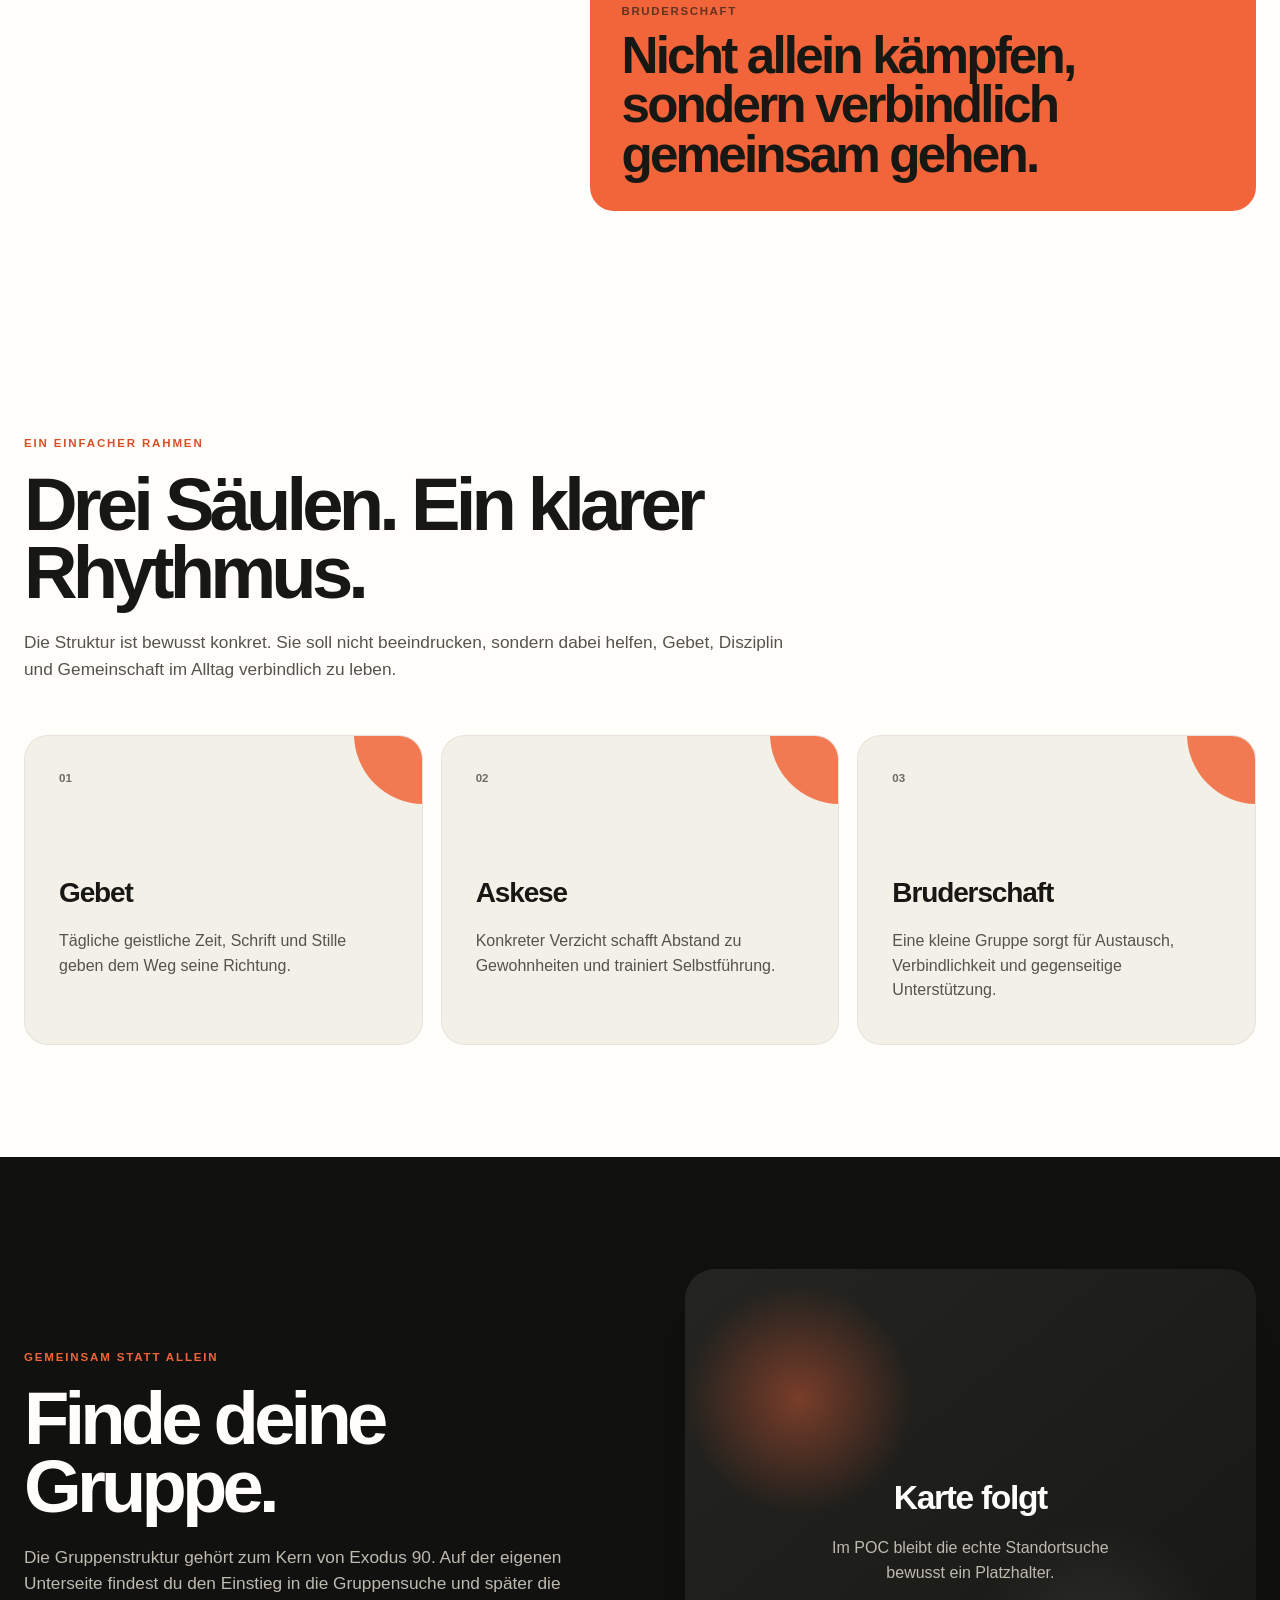
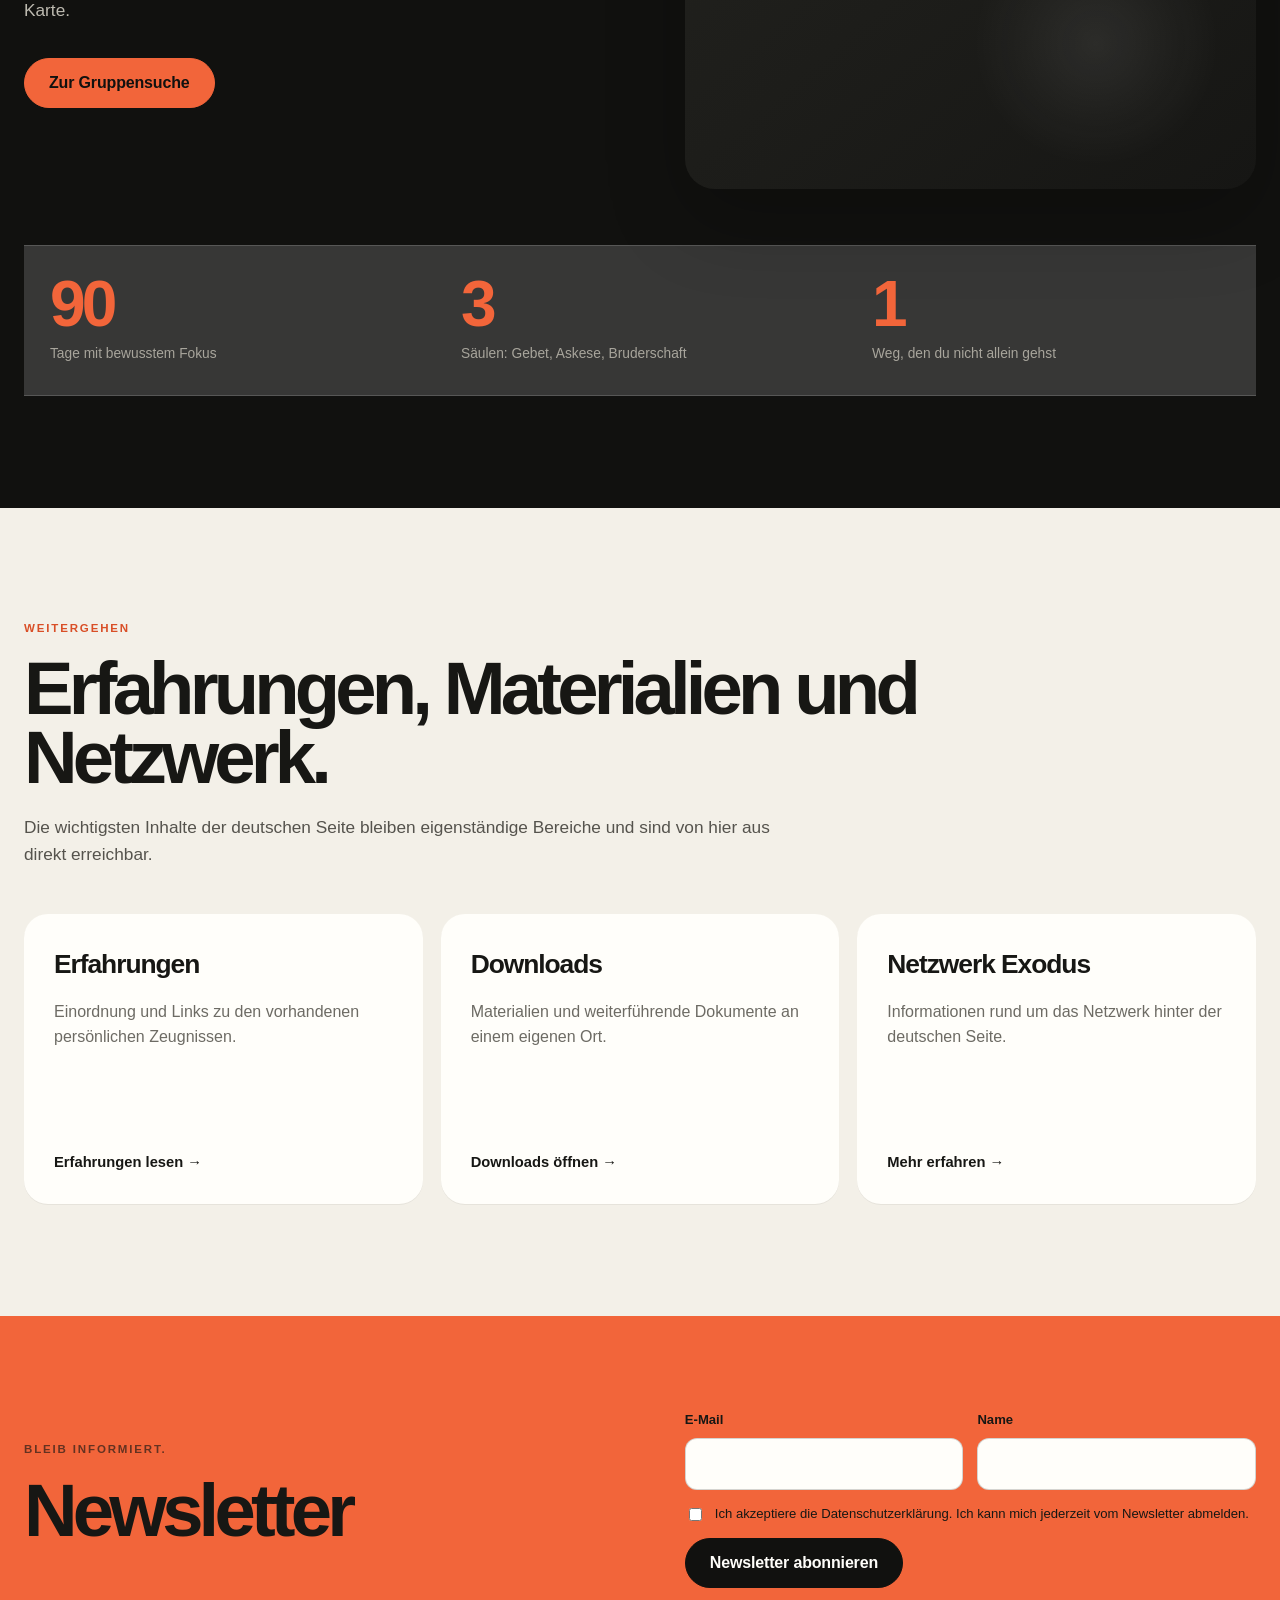
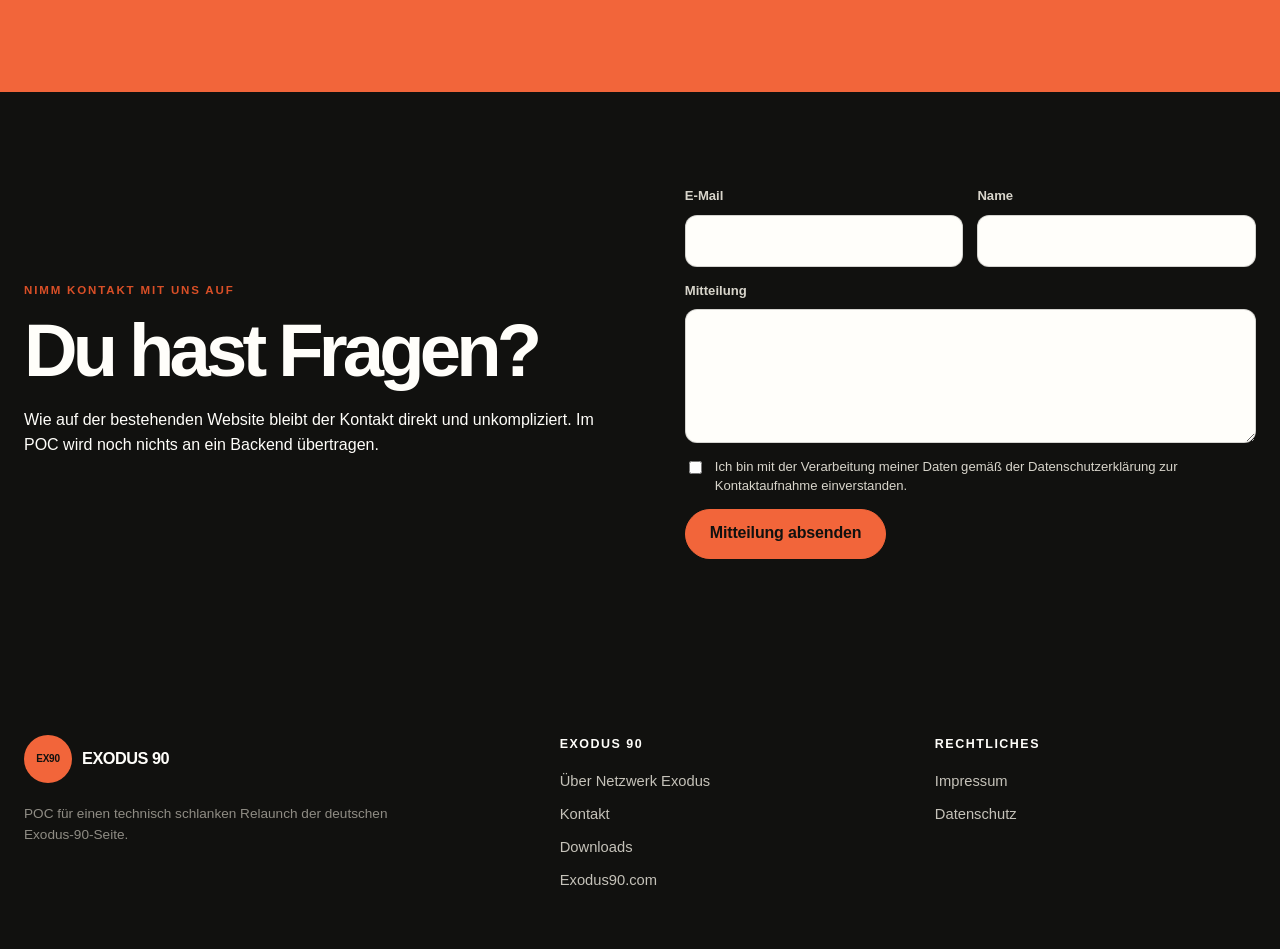
==== commit e15006b0: "Restructure homepage with premium editorial rhythm" ====
--- a/index.html
+++ b/index.html
@@ -27,25 +27,50 @@
     <section class="hero">
       <div class="container hero-grid">
         <div>
+          <p class="kicker">Exodus 90 Deutschland</p>
           <h1>In 90 Tagen zu einem besseren Mann</h1>
           <p class="hero-copy">Exodus 90 verbindet Gebet, Askese und Bruderschaft zu einem intensiven geistlichen Weg. Nicht als Einzelprojekt, sondern gemeinsam mit anderen Männern.</p>
           <div class="hero-actions">
-            <a class="btn" href="gruppen.html">Finde deine Gruppe</a>
+            <a class="btn btn-orange" href="gruppen.html">Finde deine Gruppe</a>
             <a class="btn btn-light" href="#was-ist-exodus">Mehr erfahren</a>
           </div>
         </div>
         <div class="hero-badge" aria-label="Exodus 90 – Ninety Days">
-          <strong>Exodus</strong>
-          <span>Ninety days</span>
+          <strong>Exodus 90</strong>
+          <span>90 Tage · gemeinsam gehen</span>
         </div>
       </div>
     </section>
 
-    <section id="was-ist-exodus" class="section section-white">
+    <section id="was-ist-exodus" class="section editorial-intro">
+      <div class="container editorial-grid">
+        <div class="editorial-copy">
+          <p class="kicker">Die Herausforderung</p>
+          <h2 class="section-title">Ein Weg in größere Freiheit.</h2>
+          <p>Der Name erinnert an den Auszug Israels aus Ägypten. Im Mittelpunkt steht die Frage, welche Gewohnheiten und Bindungen heute Freiheit kosten – und wie Gebet, Verzicht und verlässliche Gemeinschaft helfen können, sie neu zu ordnen.</p>
+        </div>
+        <div class="editorial-statements">
+          <article class="statement-card">
+            <span>Gebet</span>
+            <strong>Raum schaffen, um Gott wieder zuzuhören.</strong>
+          </article>
+          <article class="statement-card">
+            <span>Askese</span>
+            <strong>Trainieren, Nein zu sagen, wenn es darauf ankommt.</strong>
+          </article>
+          <article class="statement-card">
+            <span>Bruderschaft</span>
+            <strong>Nicht allein kämpfen, sondern verbindlich gemeinsam gehen.</strong>
+          </article>
+        </div>
+      </div>
+    </section>
+
+    <section class="section section-white">
       <div class="container">
-        <p class="kicker">Exodus 90</p>
-        <h2 class="section-title">Ein Weg in größere Freiheit</h2>
-        <p class="lead">Der Name erinnert an den Auszug Israels aus Ägypten. Im Mittelpunkt steht die Frage, welche Gewohnheiten und Bindungen heute Freiheit kosten – und wie Gebet, Verzicht und verlässliche Gemeinschaft helfen können, sie neu zu ordnen.</p>
+        <p class="kicker">Ein einfacher Rahmen</p>
+        <h2 class="section-title">Drei Säulen. Ein klarer Rhythmus.</h2>
+        <p class="lead">Die Struktur ist bewusst konkret. Sie soll nicht beeindrucken, sondern dabei helfen, Gebet, Disziplin und Gemeinschaft im Alltag verbindlich zu leben.</p>
         <div class="three-grid">
           <article class="feature"><span class="num">01</span><h3>Gebet</h3><p>Tägliche geistliche Zeit, Schrift und Stille geben dem Weg seine Richtung.</p></article>
           <article class="feature"><span class="num">02</span><h3>Askese</h3><p>Konkreter Verzicht schafft Abstand zu Gewohnheiten und trainiert Selbstführung.</p></article>
@@ -55,26 +80,33 @@
     </section>
 
     <section class="section section-black">
-      <div class="container split">
-        <div class="action-panel">
-          <p class="kicker">Gemeinsam statt allein</p>
-          <h2 class="section-title">Finde deine Gruppe</h2>
-          <p>Die Gruppenstruktur gehört zum Kern von Exodus 90. Auf der eigenen Unterseite findest du den Einstieg in die Gruppensuche und später die Karte.</p>
-          <div class="hero-actions"><a class="btn btn-orange" href="gruppen.html">Zur Gruppensuche</a></div>
+      <div class="container">
+        <div class="split">
+          <div class="action-panel">
+            <p class="kicker">Gemeinsam statt allein</p>
+            <h2 class="section-title">Finde deine Gruppe.</h2>
+            <p>Die Gruppenstruktur gehört zum Kern von Exodus 90. Auf der eigenen Unterseite findest du den Einstieg in die Gruppensuche und später die Karte.</p>
+            <div class="hero-actions"><a class="btn btn-orange" href="gruppen.html">Zur Gruppensuche</a></div>
+          </div>
+          <div class="map-placeholder"><div><strong>Karte folgt</strong><span>Im POC bleibt die echte Standortsuche bewusst ein Platzhalter.</span></div></div>
         </div>
-        <div class="map-placeholder"><div><strong>Karte folgt</strong><span>Im POC bleibt die echte Standortsuche bewusst ein Platzhalter.</span></div></div>
+        <div class="metrics" aria-label="Exodus 90 in Kürze">
+          <div class="metric"><strong>90</strong><span>Tage mit bewusstem Fokus</span></div>
+          <div class="metric"><strong>3</strong><span>Säulen: Gebet, Askese, Bruderschaft</span></div>
+          <div class="metric"><strong>1</strong><span>Weg, den du nicht allein gehst</span></div>
+        </div>
       </div>
     </section>
 
     <section class="section">
       <div class="container">
-        <p class="kicker">Erfahrungen</p>
-        <h2 class="section-title">Was Männer berichten</h2>
-        <p class="lead">Die bestehende Website stellt mehrere persönliche Erfahrungsberichte als eigene Dokumente bereit. Im POC bleiben sie als eigenständige Inhalte erhalten, statt in künstliche Marketing-Zitate zerlegt zu werden.</p>
+        <p class="kicker">Weitergehen</p>
+        <h2 class="section-title">Erfahrungen, Materialien und Netzwerk.</h2>
+        <p class="lead">Die wichtigsten Inhalte der deutschen Seite bleiben eigenständige Bereiche und sind von hier aus direkt erreichbar.</p>
         <div class="link-grid">
-          <a class="link-card" href="erfahrungen.html"><div><h3>Erfahrungsberichte</h3><p>Einordnung und Links zu den vorhandenen Zeugnissen.</p></div><span>Öffnen →</span></a>
-          <a class="link-card" href="downloads.html"><div><h3>Downloads</h3><p>Materialien und weiterführende Dokumente an einem eigenen Ort.</p></div><span>Öffnen →</span></a>
-          <a class="link-card" href="netzwerk.html"><div><h3>Netzwerk Exodus</h3><p>Informationen rund um das Netzwerk hinter der deutschen Seite.</p></div><span>Öffnen →</span></a>
+          <a class="link-card" href="erfahrungen.html"><div><h3>Erfahrungen</h3><p>Einordnung und Links zu den vorhandenen persönlichen Zeugnissen.</p></div><span>Erfahrungen lesen →</span></a>
+          <a class="link-card" href="downloads.html"><div><h3>Downloads</h3><p>Materialien und weiterführende Dokumente an einem eigenen Ort.</p></div><span>Downloads öffnen →</span></a>
+          <a class="link-card" href="netzwerk.html"><div><h3>Netzwerk Exodus</h3><p>Informationen rund um das Netzwerk hinter der deutschen Seite.</p></div><span>Mehr erfahren →</span></a>
         </div>
       </div>
     </section>
@@ -95,7 +127,7 @@
 
     <section class="contact-band">
       <div class="container split">
-        <div><p class="kicker">Nimm Kontakt mit uns auf!</p><h2 class="section-title">Kontakt</h2><p>Wie auf der bestehenden Website bleibt der Kontakt direkt und unkompliziert. Im POC wird noch nichts an ein Backend übertragen.</p></div>
+        <div><p class="kicker">Nimm Kontakt mit uns auf</p><h2 class="section-title">Du hast Fragen?</h2><p>Wie auf der bestehenden Website bleibt der Kontakt direkt und unkompliziert. Im POC wird noch nichts an ein Backend übertragen.</p></div>
         <form data-demo-form>
           <div class="form-grid">
             <label>E-Mail<input type="email" required></label>
--- a/css/styles.css
+++ b/css/styles.css
@@ -1,265 +1,485 @@
 :root {
-  --orange: #f06a3b;
-  --orange-dark: #d75429;
-  --black: #171717;
-  --ink: #242424;
-  --muted: #6f6f6f;
-  --paper: #f7f4ef;
-  --white: #ffffff;
-  --line: #dfdbd4;
-  --max: 1180px;
-  --radius: 8px;
+  --orange: #f2653a;
+  --orange-dark: #d94f27;
+  --black: #11110f;
+  --ink: #171714;
+  --muted: #6d6b64;
+  --paper: #f3f0e8;
+  --paper-2: #eae6dc;
+  --white: #fffefa;
+  --line: rgba(23, 23, 20, .14);
+  --max: 1280px;
+  --radius: 24px;
+  --radius-sm: 14px;
+  --shadow: 0 24px 70px rgba(23, 23, 20, .10);
 }
 
 * { box-sizing: border-box; }
 html { scroll-behavior: smooth; }
 body {
   margin: 0;
-  font-family: Arial, Helvetica, sans-serif;
+  font-family: "Helvetica Neue", Helvetica, Arial, sans-serif;
   color: var(--ink);
   background: var(--paper);
-  line-height: 1.6;
+  line-height: 1.55;
+  -webkit-font-smoothing: antialiased;
 }
 a { color: inherit; text-decoration: none; }
-img { max-width: 100%; }
+img { max-width: 100%; display: block; }
 button, input, textarea { font: inherit; }
 
-.container { width: min(calc(100% - 40px), var(--max)); margin: 0 auto; }
-.narrow { width: min(calc(100% - 40px), 780px); margin: 0 auto; }
+.container { width: min(calc(100% - 48px), var(--max)); margin: 0 auto; }
+.narrow { width: min(calc(100% - 48px), 820px); margin: 0 auto; }
 
 .site-header {
   position: sticky;
   top: 0;
-  z-index: 20;
-  background: rgba(255,255,255,.97);
-  border-bottom: 1px solid var(--line);
+  z-index: 30;
+  background: rgba(243, 240, 232, .94);
+  backdrop-filter: blur(18px);
+  border-bottom: 1px solid rgba(23,23,20,.08);
 }
 .header-inner {
-  min-height: 78px;
+  min-height: 86px;
   display: flex;
   align-items: center;
   justify-content: space-between;
-  gap: 24px;
+  gap: 28px;
 }
 .logo {
   display: inline-flex;
   align-items: center;
-  gap: 12px;
+  gap: 10px;
+  font-weight: 900;
+  letter-spacing: -.025em;
+}
+.logo-mark {
+  display: grid;
+  place-items: center;
+  width: 48px;
+  height: 48px;
+  border-radius: 50%;
+  background: var(--orange);
+  color: var(--black);
+  font-size: 10px;
+  font-weight: 900;
+  letter-spacing: -.02em;
+}
+.logo-mark::after { display: none; }
+.logo-word { font-size: 1.02rem; letter-spacing: -.03em; }
+
+.main-nav {
+  display: flex;
+  align-items: center;
+  gap: 26px;
+  font-size: .92rem;
+  font-weight: 700;
+}
+.main-nav a:not(.btn) { opacity: .78; transition: opacity .2s ease; }
+.main-nav a:not(.btn):hover,
+.main-nav a[aria-current="page"] { opacity: 1; }
+.main-nav a[aria-current="page"] { color: var(--ink); }
+.menu-toggle {
+  display: none;
+  border: 1px solid var(--line);
+  background: var(--white);
+  padding: 10px 14px;
+  border-radius: 999px;
   font-weight: 800;
-  letter-spacing: .08em;
-}
-.logo-mark {
-  position: relative;
-  display: grid;
-  place-items: center;
-  width: 54px;
-  height: 42px;
-  background: var(--white);
-  border: 3px solid var(--black);
-  color: var(--black);
-  font-size: 11px;
-  font-weight: 900;
-  line-height: 1;
-}
-.logo-mark::after {
-  content: "";
-  position: absolute;
-  left: 8px;
-  right: 8px;
-  bottom: -7px;
-  height: 12px;
-  background: var(--white);
-  border-left: 3px solid var(--black);
-  border-right: 3px solid var(--black);
-  border-bottom: 3px solid var(--black);
-  transform: skewY(-8deg);
-  z-index: -1;
-}
-.logo-word { font-size: 1rem; }
-
-.main-nav { display: flex; align-items: center; gap: 22px; font-size: .94rem; font-weight: 700; }
-.main-nav a[aria-current="page"] { color: var(--orange-dark); }
-.menu-toggle { display: none; border: 1px solid var(--line); background: var(--white); padding: 9px 12px; }
+}
 
 .btn {
   display: inline-flex;
   align-items: center;
   justify-content: center;
-  min-height: 48px;
-  padding: 0 22px;
-  border: 2px solid var(--black);
+  min-height: 50px;
+  padding: 0 24px;
+  border: 1px solid var(--black);
+  border-radius: 999px;
   background: var(--black);
   color: var(--white);
   font-weight: 800;
-  text-transform: uppercase;
-  letter-spacing: .04em;
+  letter-spacing: -.01em;
   cursor: pointer;
-}
-.btn:hover { background: #000; }
+  transition: transform .2s ease, background .2s ease, border-color .2s ease;
+}
+.btn:hover { transform: translateY(-1px); background: #000; }
 .btn-orange { background: var(--orange); border-color: var(--orange); color: var(--black); }
-.btn-orange:hover { background: #ff7646; }
-.btn-light { background: transparent; color: var(--black); }
-.btn-small { min-height: 42px; padding: 0 16px; font-size: .84rem; }
-.text-link { font-weight: 800; text-decoration: underline; text-underline-offset: 3px; }
+.btn-orange:hover { background: #ff7047; border-color: #ff7047; }
+.btn-light { background: transparent; color: var(--black); border-color: rgba(23,23,20,.32); }
+.btn-small { min-height: 44px; padding: 0 18px; font-size: .86rem; }
+.text-link { font-weight: 800; text-decoration: underline; text-underline-offset: 4px; }
 
 .hero {
   position: relative;
   overflow: hidden;
-  min-height: 620px;
-  display: flex;
-  align-items: stretch;
+  background: var(--paper);
+  min-height: 720px;
+  display: flex;
+  align-items: center;
+}
+.hero::before {
+  content: "";
+  position: absolute;
+  width: 540px;
+  height: 540px;
+  border-radius: 50%;
   background: var(--orange);
-}
-.hero::before {
+  right: -260px;
+  top: -220px;
+  opacity: .85;
+}
+.hero-grid {
+  position: relative;
+  z-index: 1;
+  display: grid;
+  grid-template-columns: 1.12fr .88fr;
+  gap: clamp(56px, 8vw, 120px);
+  align-items: center;
+  padding: 110px 0 118px;
+}
+.hero h1, .page-hero h1 {
+  margin: 0;
+  max-width: 900px;
+  font-size: clamp(4rem, 8.6vw, 8.5rem);
+  line-height: .88;
+  letter-spacing: -.075em;
+  text-transform: none;
+  font-weight: 900;
+}
+.hero-copy {
+  max-width: 650px;
+  margin: 34px 0 0;
+  font-size: clamp(1.08rem, 1.5vw, 1.3rem);
+  line-height: 1.5;
+  color: #4f4e49;
+}
+.hero-actions { display: flex; flex-wrap: wrap; gap: 12px; margin-top: 34px; }
+.hero-badge {
+  position: relative;
+  justify-self: stretch;
+  width: 100%;
+  min-height: 510px;
+  border: 0;
+  border-radius: 34px;
+  background: var(--black);
+  color: var(--white);
+  padding: 44px;
+  text-align: left;
+  transform: none;
+  box-shadow: var(--shadow);
+  overflow: hidden;
+  display: flex;
+  flex-direction: column;
+  justify-content: flex-end;
+}
+.hero-badge::before {
   content: "90";
   position: absolute;
-  right: -30px;
-  bottom: -125px;
-  font-size: clamp(18rem, 34vw, 34rem);
-  font-weight: 900;
-  line-height: .75;
-  color: rgba(255,255,255,.17);
-}
-.hero-grid {
+  top: 30px;
+  right: -4px;
+  font-size: clamp(8rem, 18vw, 14rem);
+  line-height: .8;
+  font-weight: 900;
+  letter-spacing: -.09em;
+  color: var(--orange);
+}
+.hero-badge::after {
+  content: "Gebet · Askese · Bruderschaft";
+  position: absolute;
+  top: 46px;
+  left: 44px;
+  max-width: 130px;
+  font-size: .75rem;
+  line-height: 1.25;
+  font-weight: 800;
+  text-transform: uppercase;
+  letter-spacing: .12em;
+  color: #c9c7bf;
+}
+.hero-badge strong {
   position: relative;
   z-index: 1;
-  display: grid;
-  grid-template-columns: 1.2fr .8fr;
-  gap: 70px;
-  align-items: center;
-  padding: 92px 0;
-}
-.hero h1, .page-hero h1 {
-  margin: 0;
-  max-width: 820px;
-  font-size: clamp(3.4rem, 8vw, 7rem);
+  display: block;
+  max-width: 320px;
+  font-size: clamp(2.8rem, 5vw, 4.8rem);
   line-height: .9;
-  letter-spacing: -.055em;
+  letter-spacing: -.06em;
+  text-transform: none;
+}
+.hero-badge span {
+  position: relative;
+  z-index: 1;
+  display: block;
+  margin-top: 16px;
+  color: #c9c7bf;
+  letter-spacing: .14em;
   text-transform: uppercase;
-}
-.hero-copy { max-width: 660px; margin: 30px 0 0; font-size: 1.15rem; font-weight: 600; }
-.hero-actions { display: flex; flex-wrap: wrap; gap: 12px; margin-top: 30px; }
-.hero-badge {
-  justify-self: end;
-  width: min(100%, 380px);
-  border: 4px solid var(--black);
-  background: var(--white);
-  padding: 44px 32px 36px;
-  text-align: center;
-  transform: rotate(-2deg);
-  box-shadow: 14px 14px 0 rgba(0,0,0,.13);
-}
-.hero-badge strong { display: block; font-size: clamp(2.6rem, 6vw, 4.8rem); line-height: .9; text-transform: uppercase; }
-.hero-badge span { display: block; margin-top: 14px; letter-spacing: .28em; text-transform: uppercase; font-size: .76rem; }
-
-.section { padding: 92px 0; }
+  font-size: .72rem;
+  font-weight: 800;
+}
+
+.section { padding: 112px 0; }
 .section-white { background: var(--white); }
 .section-black { background: var(--black); color: var(--white); }
 .section-orange { background: var(--orange); }
-.section-title { margin: 0 0 16px; font-size: clamp(2.2rem, 5vw, 4.4rem); line-height: .95; letter-spacing: -.04em; text-transform: uppercase; }
-.kicker { margin: 0 0 14px; color: var(--orange-dark); font-size: .78rem; font-weight: 900; letter-spacing: .16em; text-transform: uppercase; }
+.section-title {
+  margin: 0 0 22px;
+  max-width: 900px;
+  font-size: clamp(2.8rem, 5.8vw, 6rem);
+  line-height: .92;
+  letter-spacing: -.065em;
+  text-transform: none;
+  font-weight: 900;
+}
+.kicker {
+  margin: 0 0 18px;
+  color: var(--orange-dark);
+  font-size: .72rem;
+  font-weight: 900;
+  letter-spacing: .16em;
+  text-transform: uppercase;
+}
 .section-black .kicker { color: var(--orange); }
-.lead { font-size: 1.15rem; max-width: 760px; }
-
-.three-grid { display: grid; grid-template-columns: repeat(3, 1fr); gap: 1px; margin-top: 38px; background: var(--line); border: 1px solid var(--line); }
-.feature { background: var(--white); padding: 34px; min-height: 250px; }
-.feature .num { display: block; margin-bottom: 52px; font-size: .78rem; font-weight: 900; color: var(--orange-dark); }
-.feature h3 { margin: 0 0 12px; font-size: 1.45rem; text-transform: uppercase; }
-
-.split { display: grid; grid-template-columns: 1fr 1fr; gap: 64px; align-items: center; }
-.action-panel { border-left: 6px solid var(--orange); padding-left: 28px; }
+.lead {
+  font-size: clamp(1.08rem, 1.35vw, 1.28rem);
+  line-height: 1.55;
+  max-width: 780px;
+  color: #55534d;
+}
+.section-black .lead { color: #bdbab0; }
+
+.three-grid {
+  display: grid;
+  grid-template-columns: repeat(3, 1fr);
+  gap: 18px;
+  margin-top: 52px;
+  background: transparent;
+  border: 0;
+}
+.feature {
+  position: relative;
+  overflow: hidden;
+  background: var(--paper);
+  border-radius: var(--radius);
+  padding: 34px;
+  min-height: 310px;
+  border: 1px solid rgba(23,23,20,.06);
+}
+.feature::after {
+  content: "";
+  position: absolute;
+  width: 140px;
+  height: 140px;
+  border-radius: 50%;
+  background: var(--orange);
+  right: -72px;
+  top: -72px;
+  opacity: .85;
+}
+.feature .num { display: block; margin-bottom: 84px; font-size: .72rem; font-weight: 900; color: var(--muted); }
+.feature h3 { margin: 0 0 14px; font-size: 1.75rem; letter-spacing: -.04em; text-transform: none; }
+.feature p { margin: 0; color: #55534d; }
+
+.split { display: grid; grid-template-columns: 1fr 1fr; gap: clamp(48px, 7vw, 100px); align-items: center; }
+.action-panel { border-left: 0; padding-left: 0; }
+.action-panel p:not(.kicker) { max-width: 590px; color: #bdbab0; font-size: 1.08rem; }
 
 .map-placeholder {
-  min-height: 420px;
+  min-height: 520px;
   display: grid;
   place-items: center;
-  padding: 28px;
+  padding: 36px;
   text-align: center;
-  border: 2px solid #4b4b4b;
+  border: 0;
+  border-radius: 30px;
   background:
-    linear-gradient(35deg, transparent 48%, #333 49%, #333 51%, transparent 52%) 0 0/38px 38px,
-    #222;
+    radial-gradient(circle at 20% 25%, rgba(242,101,58,.42), transparent 19%),
+    radial-gradient(circle at 72% 72%, rgba(255,255,255,.08), transparent 22%),
+    linear-gradient(140deg, #242420, #161614);
   color: var(--white);
-}
-.map-placeholder strong { display: block; font-size: 1.7rem; text-transform: uppercase; }
-.map-placeholder span { display: block; margin-top: 8px; color: #cfcfcf; }
-
-.link-grid { display: grid; grid-template-columns: repeat(3, 1fr); gap: 18px; margin-top: 36px; }
-.link-card { min-height: 210px; padding: 28px; border: 2px solid var(--black); background: var(--white); display: flex; flex-direction: column; justify-content: space-between; }
-.link-card:hover { transform: translateY(-2px); }
-.link-card h3 { margin: 0 0 10px; font-size: 1.35rem; text-transform: uppercase; }
-.link-card span { font-weight: 900; }
-
-.quote-list { display: grid; gap: 18px; margin-top: 34px; }
-.quote-card { margin: 0; padding: 26px 28px; border: 1px solid var(--line); background: var(--white); }
-.quote-card p { margin: 0 0 14px; font-size: 1.06rem; }
+  box-shadow: 0 30px 80px rgba(0,0,0,.22);
+}
+.map-placeholder strong { display: block; font-size: 2.1rem; letter-spacing: -.04em; text-transform: none; }
+.map-placeholder span { display: block; max-width: 330px; margin-top: 12px; color: #bdbab0; }
+
+.link-grid { display: grid; grid-template-columns: repeat(3, 1fr); gap: 18px; margin-top: 46px; }
+.link-card {
+  min-height: 290px;
+  padding: 30px;
+  border: 0;
+  border-radius: var(--radius);
+  background: var(--white);
+  display: flex;
+  flex-direction: column;
+  justify-content: space-between;
+  box-shadow: 0 1px 0 rgba(23,23,20,.06);
+  transition: transform .2s ease, box-shadow .2s ease;
+}
+.link-card:hover { transform: translateY(-4px); box-shadow: var(--shadow); }
+.link-card h3 { margin: 0 0 12px; font-size: 1.65rem; letter-spacing: -.04em; text-transform: none; }
+.link-card p { color: var(--muted); }
+.link-card span { font-weight: 900; font-size: .92rem; }
+
+.quote-list { display: grid; gap: 18px; margin-top: 40px; }
+.quote-card {
+  margin: 0;
+  padding: 34px;
+  border: 0;
+  border-radius: var(--radius-sm);
+  background: var(--white);
+  box-shadow: 0 1px 0 rgba(23,23,20,.06);
+}
+.quote-card p { margin: 0 0 16px; font-size: 1.15rem; line-height: 1.55; }
 .quote-card footer { color: var(--muted); font-size: .9rem; }
 
-.page-hero { background: var(--orange); padding: 88px 0 74px; border-bottom: 4px solid var(--black); }
-.page-hero p { max-width: 760px; margin: 24px 0 0; font-size: 1.15rem; font-weight: 600; }
-.breadcrumb { margin-bottom: 22px; font-size: .82rem; font-weight: 800; text-transform: uppercase; letter-spacing: .08em; }
-
-.content-stack { display: grid; gap: 28px; }
-.content-block { padding-bottom: 28px; border-bottom: 1px solid var(--line); }
-.content-block h2 { margin: 0 0 12px; font-size: 1.7rem; text-transform: uppercase; }
-.download-row { display: grid; grid-template-columns: 1fr auto; gap: 24px; align-items: center; padding: 22px 0; border-bottom: 1px solid var(--line); }
-.download-row strong { display: block; }
+.page-hero {
+  position: relative;
+  overflow: hidden;
+  background: var(--paper);
+  padding: 118px 0 92px;
+  border-bottom: 0;
+}
+.page-hero::after {
+  content: "";
+  position: absolute;
+  width: 340px;
+  height: 340px;
+  border-radius: 50%;
+  background: var(--orange);
+  right: -120px;
+  bottom: -210px;
+}
+.page-hero h1 { max-width: 1000px; font-size: clamp(4rem, 8vw, 7.6rem); }
+.page-hero p { max-width: 760px; margin: 28px 0 0; font-size: 1.2rem; line-height: 1.5; color: #55534d; }
+.breadcrumb { margin-bottom: 26px; font-size: .72rem; font-weight: 900; text-transform: uppercase; letter-spacing: .14em; color: var(--muted); }
+
+.content-stack { display: grid; gap: 22px; }
+.content-block { padding: 32px 0; border-bottom: 1px solid var(--line); }
+.content-block:first-child { padding-top: 0; }
+.content-block h2 { margin: 0 0 14px; font-size: 2rem; letter-spacing: -.04em; text-transform: none; }
+.download-row {
+  display: grid;
+  grid-template-columns: 1fr auto;
+  gap: 24px;
+  align-items: center;
+  padding: 24px 0;
+  border-bottom: 1px solid var(--line);
+}
+.download-row strong { display: block; font-size: 1.06rem; }
 .download-row small { color: var(--muted); }
 
-.newsletter, .contact-band { padding: 76px 0; }
-.newsletter { background: var(--white); }
+.newsletter, .contact-band { padding: 94px 0; }
+.newsletter { background: var(--orange); }
+.newsletter .kicker { color: rgba(23,23,20,.65); }
 .contact-band { background: var(--black); color: var(--white); }
+.newsletter .section-title, .contact-band .section-title { max-width: 560px; }
 .form-grid { display: grid; grid-template-columns: 1fr 1fr; gap: 14px; }
 .form-grid .full { grid-column: 1 / -1; }
 input, textarea {
   width: 100%;
-  border: 1px solid #bfbab2;
+  border: 1px solid rgba(23,23,20,.18);
+  border-radius: 12px;
   background: var(--white);
-  padding: 14px 15px;
+  padding: 15px 16px;
   color: var(--ink);
-}
-label { display: grid; gap: 7px; font-size: .88rem; font-weight: 800; }
-.checkline { display: flex; gap: 10px; align-items: flex-start; font-weight: 400; }
-.checkline input { width: auto; margin-top: 5px; }
+  outline: none;
+}
+input:focus, textarea:focus { border-color: var(--black); box-shadow: 0 0 0 3px rgba(23,23,20,.08); }
+label { display: grid; gap: 8px; font-size: .82rem; font-weight: 800; }
+.contact-band label { color: #d8d5cb; }
+.checkline { display: flex; gap: 10px; align-items: flex-start; font-weight: 400; font-size: .82rem; line-height: 1.45; }
+.checkline input { width: auto; margin-top: 4px; }
 .form-status { margin: 10px 0 0; font-size: .9rem; }
 
-.site-footer { background: #0d0d0d; color: #d7d7d7; padding: 52px 0; }
-.footer-grid { display: grid; grid-template-columns: 1.4fr 1fr 1fr; gap: 44px; }
-.footer-grid h4 { margin: 0 0 12px; color: var(--white); text-transform: uppercase; }
-.footer-links { display: grid; gap: 8px; }
-.footer-note { margin-top: 18px; color: #9d9d9d; font-size: .85rem; }
-
-@media (max-width: 900px) {
+.site-footer { background: var(--black); color: #c5c2b9; padding: 72px 0 58px; }
+.footer-grid { display: grid; grid-template-columns: 1.5fr 1fr 1fr; gap: 54px; }
+.footer-grid h4 { margin: 0 0 16px; color: var(--white); font-size: .78rem; text-transform: uppercase; letter-spacing: .12em; }
+.footer-links { display: grid; gap: 10px; font-size: .92rem; }
+.footer-links a:hover { color: var(--white); }
+.footer-note { max-width: 390px; margin-top: 20px; color: #8f8c84; font-size: .85rem; }
+.site-footer .logo-mark { background: var(--orange); }
+.site-footer .logo-word { color: var(--white); }
+
+/* Editorial homepage sections inspired by the calmer Exodus90.com rhythm. */
+.editorial-intro { background: var(--white); }
+.editorial-grid {
+  display: grid;
+  grid-template-columns: .82fr 1.18fr;
+  gap: clamp(48px, 8vw, 110px);
+  align-items: start;
+}
+.editorial-copy { position: sticky; top: 122px; }
+.editorial-copy p:not(.kicker) { max-width: 480px; color: var(--muted); font-size: 1.08rem; }
+.editorial-statements { display: grid; gap: 18px; }
+.statement-card {
+  min-height: 240px;
+  border-radius: var(--radius);
+  padding: 32px;
+  background: var(--paper);
+  display: flex;
+  flex-direction: column;
+  justify-content: space-between;
+}
+.statement-card:nth-child(2) { background: var(--black); color: var(--white); }
+.statement-card:nth-child(3) { background: var(--orange); }
+.statement-card span { font-size: .72rem; font-weight: 900; text-transform: uppercase; letter-spacing: .14em; opacity: .65; }
+.statement-card strong { display: block; max-width: 620px; font-size: clamp(2rem, 4vw, 4rem); line-height: .96; letter-spacing: -.055em; }
+
+.metrics {
+  display: grid;
+  grid-template-columns: repeat(3, 1fr);
+  gap: 1px;
+  background: rgba(255,255,255,.16);
+  margin-top: 56px;
+  border-top: 1px solid rgba(255,255,255,.16);
+  border-bottom: 1px solid rgba(255,255,255,.16);
+}
+.metric { padding: 30px 26px; }
+.metric strong { display: block; color: var(--orange); font-size: clamp(2.4rem, 5vw, 5rem); line-height: .9; letter-spacing: -.06em; }
+.metric span { display: block; margin-top: 10px; color: #a8a59c; font-size: .86rem; }
+
+@media (max-width: 980px) {
   .main-nav {
     position: absolute;
-    top: 68px;
-    left: 20px;
-    right: 20px;
+    top: 74px;
+    left: 24px;
+    right: 24px;
     display: none;
     flex-direction: column;
     align-items: stretch;
     gap: 14px;
-    padding: 20px;
+    padding: 22px;
     background: var(--white);
     border: 1px solid var(--line);
-    box-shadow: 0 18px 40px rgba(0,0,0,.12);
+    border-radius: 20px;
+    box-shadow: var(--shadow);
   }
   .main-nav.is-open { display: flex; }
   .menu-toggle { display: block; }
-  .hero-grid, .split, .three-grid, .link-grid, .footer-grid { grid-template-columns: 1fr; }
+  .hero-grid, .split, .three-grid, .link-grid, .footer-grid, .editorial-grid { grid-template-columns: 1fr; }
   .hero { min-height: auto; }
-  .hero-grid { padding: 72px 0; }
-  .hero-badge { justify-self: start; }
-  .section { padding: 72px 0; }
+  .hero-grid { padding: 82px 0; }
+  .hero-badge { min-height: 420px; }
+  .section { padding: 82px 0; }
   .form-grid { grid-template-columns: 1fr; }
   .form-grid .full { grid-column: auto; }
-}
-
-@media (max-width: 560px) {
-  .container, .narrow { width: min(calc(100% - 24px), var(--max)); }
-  .header-inner { min-height: 68px; }
-  .hero h1, .page-hero h1 { font-size: clamp(3rem, 16vw, 5.2rem); }
-  .hero-badge { padding: 32px 22px 28px; }
-  .section { padding: 58px 0; }
+  .editorial-copy { position: static; }
+  .metrics { grid-template-columns: 1fr; }
+}
+
+@media (max-width: 600px) {
+  .container, .narrow { width: min(calc(100% - 28px), var(--max)); }
+  .header-inner { min-height: 72px; }
+  .logo-word { display: none; }
+  .hero h1, .page-hero h1 { font-size: clamp(3.5rem, 17vw, 5.8rem); }
+  .hero-grid { padding: 66px 0 72px; gap: 42px; }
+  .hero-badge { min-height: 360px; padding: 28px; border-radius: 24px; }
+  .hero-badge::after { top: 30px; left: 28px; }
+  .section { padding: 66px 0; }
+  .section-title { font-size: clamp(2.7rem, 13vw, 4.6rem); }
+  .page-hero { padding: 82px 0 66px; }
   .download-row { grid-template-columns: 1fr; }
-}+  .newsletter, .contact-band { padding: 70px 0; }
+  .statement-card { min-height: 210px; }
+}
